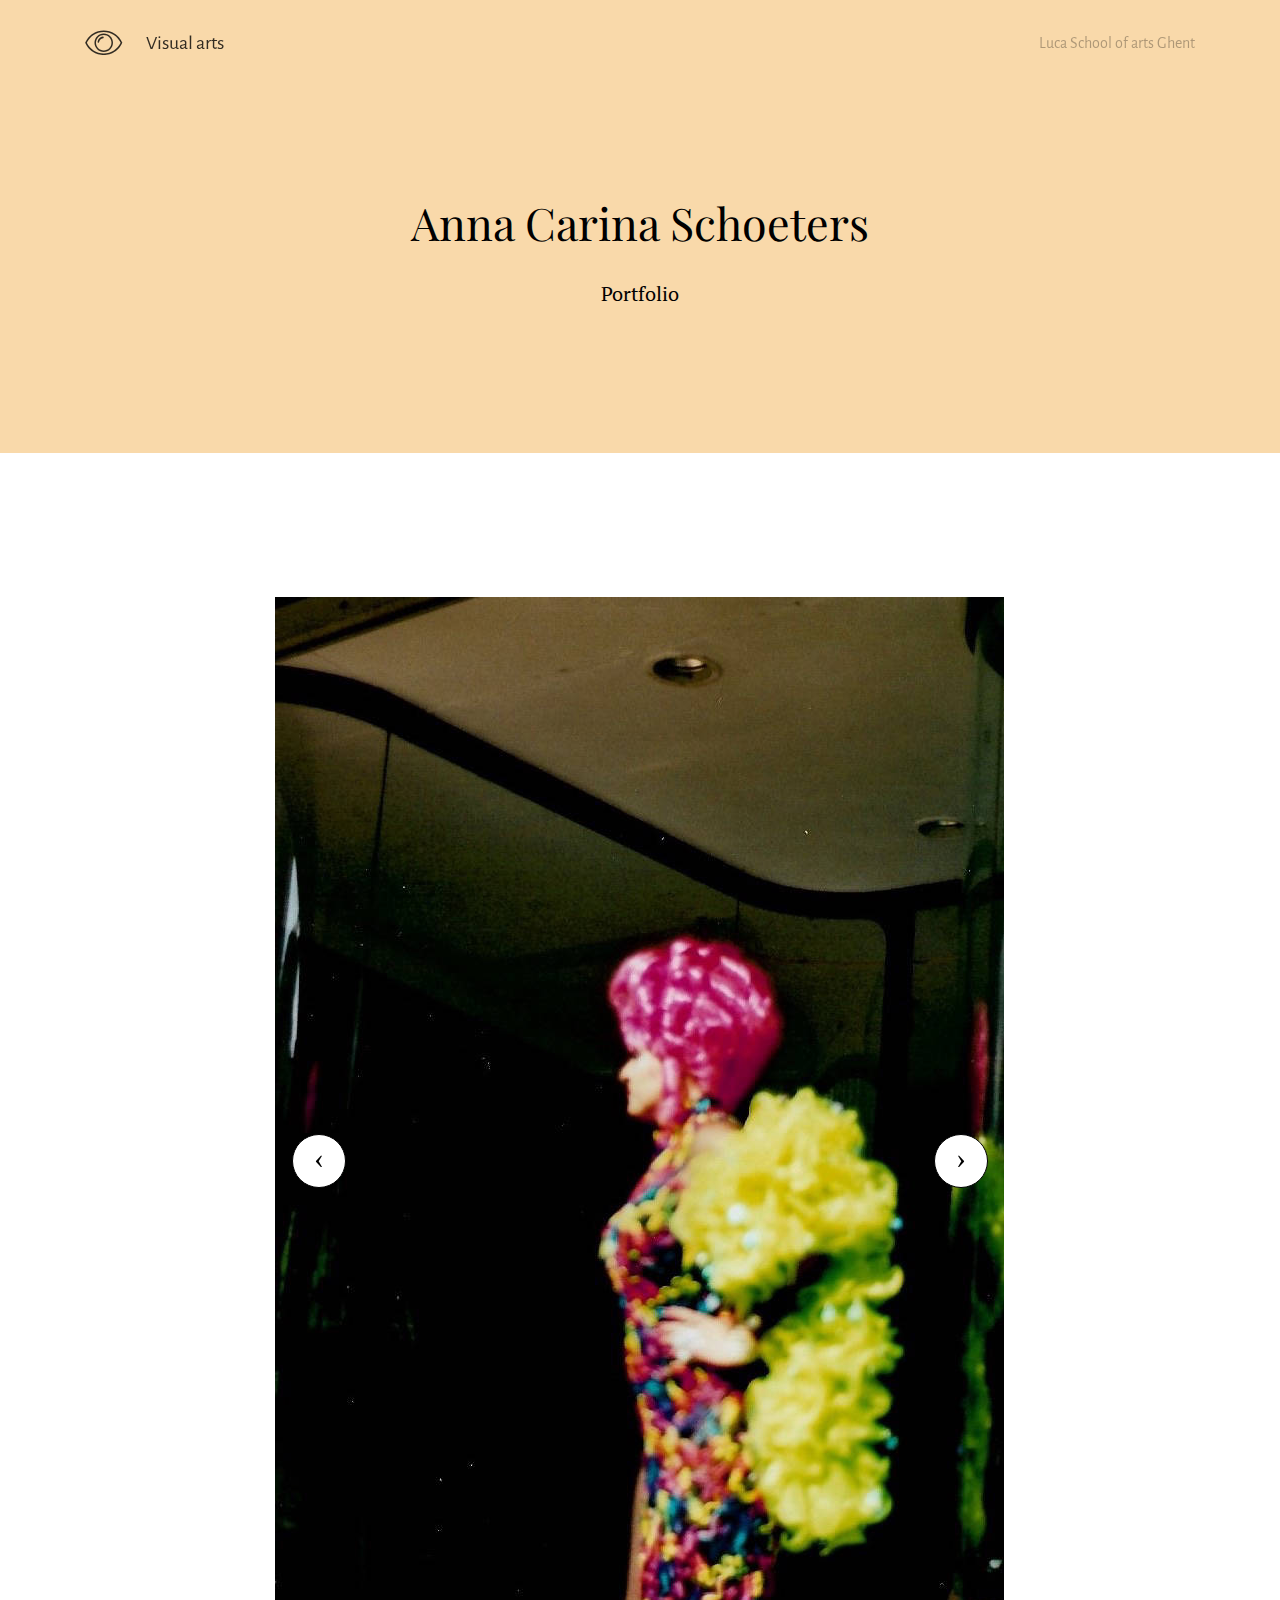
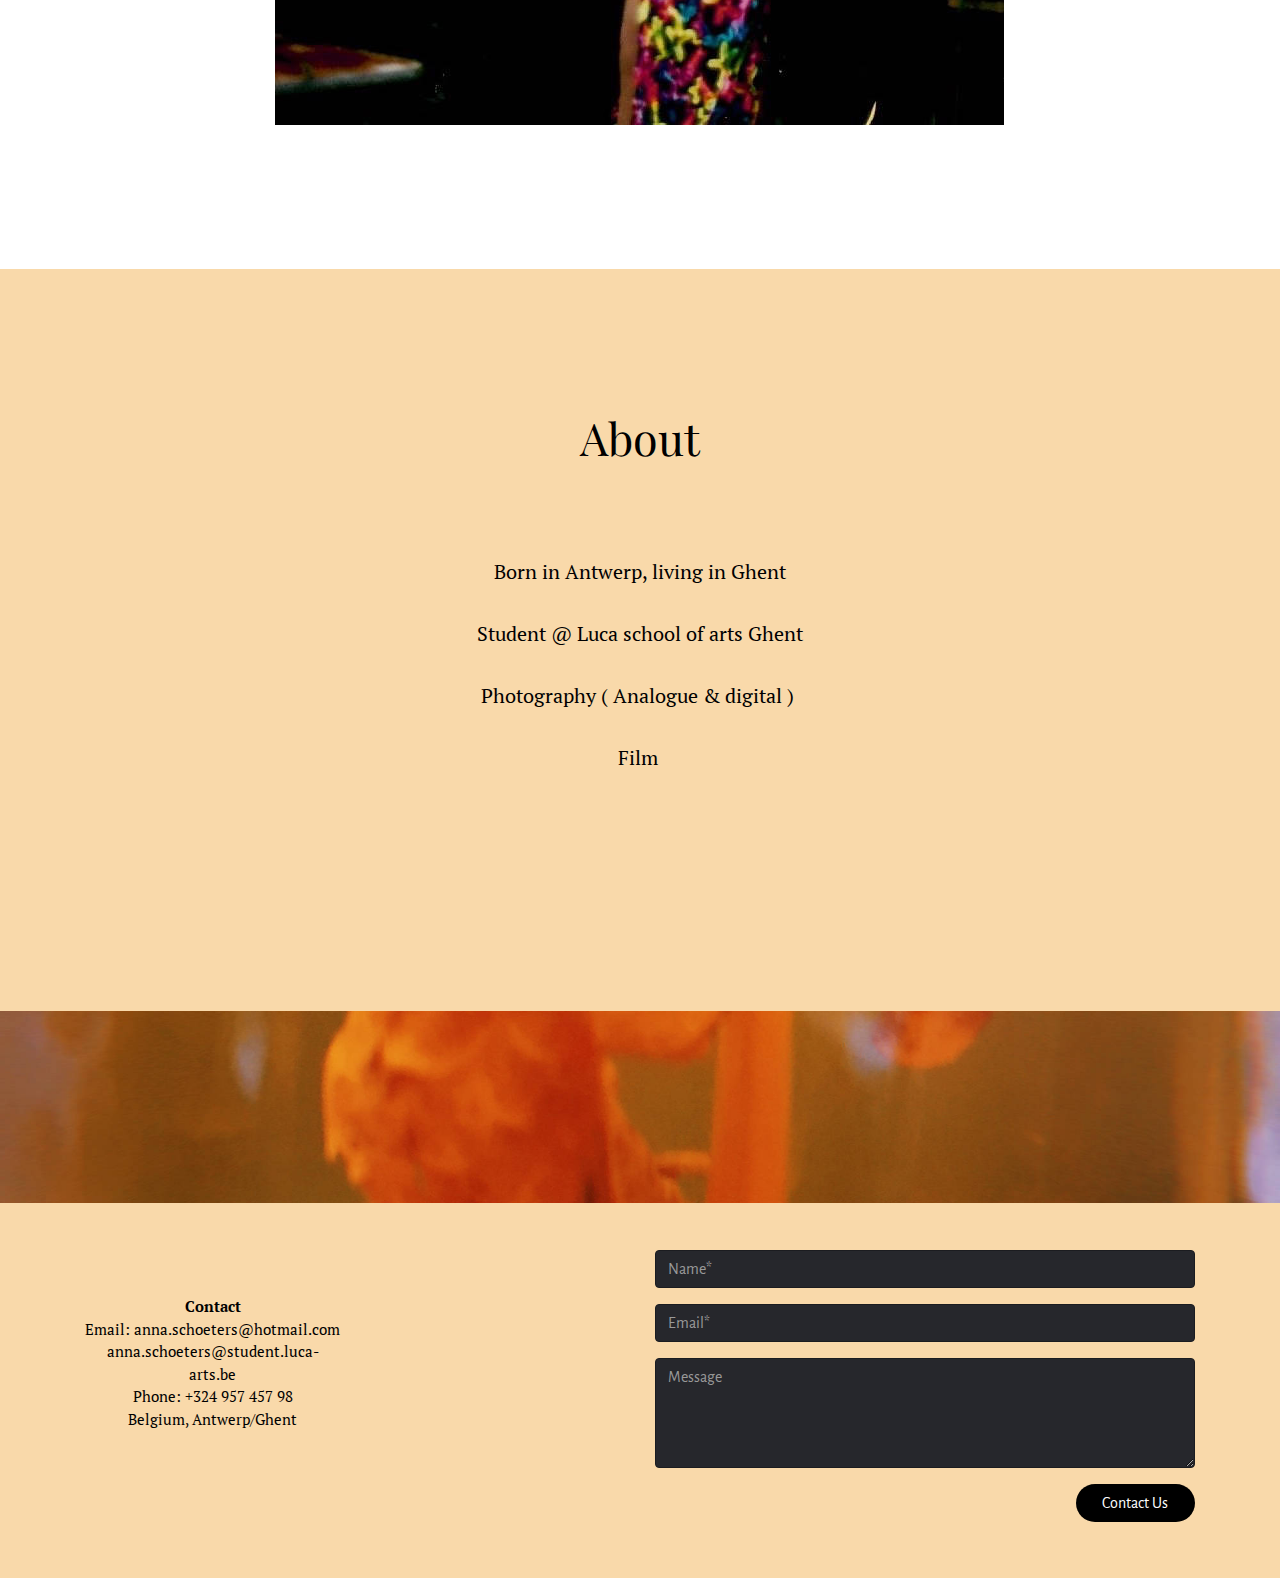
==== index.html @ 58146a39 "create github pages" ====
<!DOCTYPE html>
<html >
<head>
  <!-- Site made with Mobirise Website Builder v4.8.6, https://mobirise.com -->
  <meta charset="UTF-8">
  <meta http-equiv="X-UA-Compatible" content="IE=edge">
  <meta name="generator" content="Mobirise v4.8.6, mobirise.com">
  <meta name="viewport" content="width=device-width, initial-scale=1, minimum-scale=1">
  <link rel="shortcut icon" href="assets/images/mbr-favicon.png" type="image/x-icon">
  <meta name="description" content="">
  <title>Portfolio</title>
  <link rel="stylesheet" href="https://fonts.googleapis.com/css?family=Alegreya+Sans:400,700&subset=latin,vietnamese,latin-ext">
  <link rel="stylesheet" href="assets/web/assets/mobirise-icons/mobirise-icons.css">
  <link rel="stylesheet" href="https://fonts.googleapis.com/css?family=Playfair+Display:400,700&subset=latin,cyrillic">
  <link rel="stylesheet" href="assets/tether/tether.min.css">
  <link rel="stylesheet" href="assets/bootstrap/css/bootstrap.min.css">
  <link rel="stylesheet" href="assets/socicon/css/socicon.min.css">
  <link rel="stylesheet" href="assets/puritym/css/style.css">
  <link rel="stylesheet" href="assets/mobirise/css/mbr-additional.css" type="text/css">
  
  
  
</head>
<body>
  <nav class="navbar navbar-light mbr-navbar navbar-transparent navbar-fixed-top" id="menu-x" data-rv-view="68">
    <div class="container">
        <button class="navbar-toggler pull-right hidden-md-up" type="button" data-toggle="collapse" data-target="#exCollapsingNavbar2">
            <div class="hamburger-icon"></div>
        </button>

        <div class="clearfix"></div>
        <div class="collapse navbar-toggleable-sm" id="exCollapsingNavbar2">
            <span class="navbar-logo"><a href="https://mobirise.com" class="mbri-preview mbr-iconfont mbr-iconfont-menu"></a></span>
            <span><a class="navbar-brand" href="https://mobirise.com">Visual arts</a></span>

            

            <ul class="nav navbar-nav pull-xs-right"><li class="nav-item"><a class="nav-link" href="https://mobirise.com">Luca School of arts Ghent</a></li></ul>
        </div>
    </div>
</nav>

<section class="mbr-section mbr-after-navbar" id="msg-box3-g" data-rv-view="0" style="background-color: rgb(249, 217, 170); padding-top: 9rem; padding-bottom: 9rem;">
    
    <div class="container">
        <div class="row text-xs-center">
            <div class="col-sm-8 col-sm-offset-2">
                <h2 class="mbr-section-title display-3">Anna Carina Schoeters</h2>
                <small>Portfolio</small>

                
                
            </div>
        </div>
    </div>
</section>

<section class="mbr-slider mbr-section mbr-section__container carousel slide mbr-section__container--isolated" data-ride="carousel" data-keyboard="false" data-wrap="true" data-interval="5000" id="slider2-y" data-rv-view="3">
    <div class=" container article-slider">
        <div class=" row">
            <div class=" col-md-8 col-md-offset-2">
                
                <div class="carousel-inner" role="listbox">
                    <div class="mbr-section carousel-item dark center active">
                        <div class="mbr-table-cell">
                         
                            <div>
                                <img src="assets/images/2-1-729x1128.jpg">
                                <div class="row">
                                    <div class="col-md-8 col-md-offset-1">
                                        
                                        

                                        
                                    </div>
                                </div>
                            </div>
                        </div>
                    </div><div class="mbr-section carousel-item dark center">
                        <div class="mbr-table-cell">
                         
                            <div>
                                <img src="assets/images/tumblr-pbpa02wutf1xzw8xro1-500-2-500x666.jpg">
                                <div class="row">
                                    <div class="col-md-8 col-md-offset-2 text-xs-center">
                                        
                                        

                                        
                                    </div>
                                </div>
                            </div>
                        </div>
                    </div><div class="mbr-section carousel-item dark center">
                        <div class="mbr-table-cell">
                         
                            <div>
                                <img src="assets/images/27157137-10208659144635509-1874368242-n-1-640x960.jpg">
                                <div class="row">
                                    <div class="col-md-8 col-md-offset-2 text-xs-center">
                                        
                                        

                                        
                                    </div>
                                </div>
                            </div>
                        </div>
                    </div><div class="mbr-section carousel-item dark center">
                        <div class="mbr-table-cell">
                         
                            <div>
                                <img src="assets/images/-3-815x1190.jpg">
                                <div class="row">
                                    <div class="col-md-8 col-md-offset-2 text-xs-center">
                                        
                                        

                                        
                                    </div>
                                </div>
                            </div>
                        </div>
                    </div><div class="mbr-section carousel-item dark center">
                        <div class="mbr-table-cell">
                         
                            <div>
                                <img src="assets/images/roze-833x1242.jpg">
                                <div class="row">
                                    <div class="col-md-8 col-md-offset-2 text-xs-center">
                                        
                                        

                                        
                                    </div>
                                </div>
                            </div>
                        </div>
                    </div><div class="mbr-section carousel-item dark center">
                        <div class="mbr-table-cell">
                         
                            <div>
                                <img src="assets/images/28378972-10208892025897395-3629215930254360576-n-640x960.jpg">
                                <div class="row">
                                    <div class="col-md-8 col-md-offset-2 text-xs-center">
                                        
                                        

                                        
                                    </div>
                                </div>
                            </div>
                        </div>
                    </div><div class="mbr-section carousel-item dark center">
                        <div class="mbr-table-cell">
                         
                            <div>
                                <img src="assets/images/27294753-10208659131315176-1166175066-n-1-960x640.jpg">
                                <div class="row">
                                    <div class="col-md-8 col-md-offset-1">
                                        
                                        

                                        
                                    </div>
                                </div>
                            </div>
                        </div>
                    </div><div class="mbr-section carousel-item dark center">
                        <div class="mbr-table-cell">
                         
                            <div>
                                <img src="assets/images/-8-1134x749.jpg">
                                <div class="row">
                                    <div class="col-md-8 col-md-offset-2 text-xs-center">
                                        
                                        

                                        
                                    </div>
                                </div>
                            </div>
                        </div>
                    </div><div class="mbr-section carousel-item dark center">
                        <div class="mbr-table-cell">
                         
                            <div>
                                <img src="assets/images/2-2-725x1121.jpg">
                                <div class="row">
                                    <div class="col-md-8 col-md-offset-2 text-xs-center">
                                        
                                        

                                        
                                    </div>
                                </div>
                            </div>
                        </div>
                    </div><div class="mbr-section carousel-item dark center">
                        <div class="mbr-table-cell">
                         
                            <div>
                                <img src="assets/images/img-9912-424x606.jpg">
                                <div class="row">
                                    <div class="col-md-8 col-md-offset-2 text-xs-center">
                                        
                                        

                                        
                                    </div>
                                </div>
                            </div>
                        </div>
                    </div><div class="mbr-section carousel-item dark center">
                        <div class="mbr-table-cell">
                         
                            <div>
                                <img src="assets/images/img-3266-2-2000x1333.jpg">
                                <div class="row">
                                    <div class="col-md-8 col-md-offset-2 text-xs-center">
                                        
                                        

                                        
                                    </div>
                                </div>
                            </div>
                        </div>
                    </div><div class="mbr-section carousel-item dark center">
                        <div class="mbr-table-cell">
                         
                            <div>
                                <img src="assets/images/img-5003-2000x3001.jpg">
                                <div class="row">
                                    <div class="col-md-8 col-md-offset-2 text-xs-center">
                                        
                                        

                                        
                                    </div>
                                </div>
                            </div>
                        </div>
                    </div><div class="mbr-section carousel-item dark center">
                        <div class="mbr-table-cell">
                         
                            <div>
                                <img src="assets/images/gescande-afbeeldingen-8-1171x762.jpg">
                                <div class="row">
                                    <div class="col-md-8 col-md-offset-2 text-xs-center">
                                        
                                        

                                        
                                    </div>
                                </div>
                            </div>
                        </div>
                    </div><div class="mbr-section carousel-item dark center">
                        <div class="mbr-table-cell">
                         
                            <div>
                                <img src="assets/images/-5-1178x773.jpg">
                                <div class="row">
                                    <div class="col-md-8 col-md-offset-2 text-xs-center">
                                        
                                        

                                        
                                    </div>
                                </div>
                            </div>
                        </div>
                    </div><div class="mbr-section carousel-item dark center">
                        <div class="mbr-table-cell">
                         
                            <div>
                                <img src="assets/images/560777180.698299-2-2000x3000.jpg">
                                <div class="row">
                                    <div class="col-md-8 col-md-offset-2 text-xs-center">
                                        
                                        

                                        
                                    </div>
                                </div>
                            </div>
                        </div>
                    </div><div class="mbr-section carousel-item dark center">
                        <div class="mbr-table-cell">
                         
                            <div>
                                <img src="assets/images/2-4-773x1180.jpg">
                                <div class="row">
                                    <div class="col-md-8 col-md-offset-2 text-xs-center">
                                        
                                        

                                        
                                    </div>
                                </div>
                            </div>
                        </div>
                    </div>
                </div>
                
                <a data-app-prevent-settings="" class="left carousel-control" role="button" data-slide="prev" href="#slider2-y">
                    <span class="icon-prev" aria-hidden="true"></span>
                    <span class="sr-only">Previous</span>
                </a>
                <a data-app-prevent-settings="" class="right carousel-control" role="button" data-slide="next" href="#slider2-y">
                    <span class="icon-next" aria-hidden="true"></span>
                    <span class="sr-only">Next</span>
                </a>
            </div>
        </div>
    </div>
</section>

<section class="mbr-section" id="msg-box3-u" data-rv-view="54" style="background-color: rgb(249, 217, 170); padding-top: 9rem; padding-bottom: 9rem;">
    
    <div class="container">
        <div class="row text-xs-center">
            <div class="col-sm-8 col-sm-offset-2">
                <h2 class="mbr-section-title display-3">About</h2>
                

                <div class="lead"><p><br></p><p>Born in Antwerp, living in Ghent</p><p>Student @ Luca school of arts Ghent</p><p>Photography ( Analogue &amp; digital )&nbsp;</p><p>Film&nbsp;</p><p><br></p></div>
                
            </div>
        </div>
    </div>
</section>

<section class="mbr-section mbr-section-small mbr-parallax-background" id="social-buttons2-v" data-rv-view="57" style="background-image: url(assets/images/2018-10-30-124915.895-2000x2667.jpg); padding-top: 4.5rem; padding-bottom: 4.5rem;">
    

    <div class="container">
        <div class="row">
            <div class="col-sm-4">
                <h2 class="mbr-section-title h1">Follow me on :&nbsp;</h2>
            </div>
            <div class="col-sm-8 text-xs-right"> <a class="btn btn-social socicon-bg-facebook" title="Facebook" target="_blank" href="https://www.facebook.com/anna.schoeters"><i class="socicon socicon-facebook"></i></a>   <a class="btn btn-social socicon-bg-instagram" title="Instagram" target="_blank" href="https://www.instagram.com/annacarinaschoeters/"><i class="socicon socicon-instagram"></i></a>  <a class="btn btn-social socicon-bg-tumblr" title="Tumblr" target="_blank" href="http://mobirise.tumblr.com/"><i class="socicon socicon-tumblr"></i></a>  </div>
        </div>
    </div>
</section>

<section class="mbr-section mbr-section-small mbr-footer" id="contacts3-w" data-rv-view="59" style="background-color: rgb(249, 217, 170); padding-top: 3rem; padding-bottom: 3rem;">
    
    <div class="container">
        <div class="row">
            <div class="col-xs-12 col-md-3">
                <p><br><br>
<strong>Contact</strong><strong><br></strong>Email: anna.schoeters@hotmail.com<br>anna.schoeters@student.luca-arts.be<br>
Phone: +324 957 457 98<br>Belgium, Antwerp/Ghent<br><br></p>
            </div>
            <div class="col-xs-12 col-md-3"><ul></ul></div>
            <div class="col-xs-12 col-md-6" data-form-type="formoid">
                <div data-form-alert="true"><div hidden="" data-form-alert-success="true">Thanks for filling out form!</div></div>
                <form action="https://mobirise.com/" method="post" data-form-title="MESSAGE">
                    <input type="hidden" value="ujtYZwX8HxYMYDW8Qfsp8BH4mqihiUP+XlhZtvDHxJqeM06OKIl7y2CFzWWxD7I6rn3x/gWnTa5nrX8A/IY/1Q5UXGJDni5n0PxbUU2/tAK9YuLrySmUNdqBOb40p9Oa" data-form-email="true">
                    <div class="form-group">
                        <input type="text" class="form-control input-sm input-inverse" name="name" required="" placeholder="Name*" data-form-field="Name">
                    </div>
                    <div class="form-group">
                        <input type="email" class="form-control input-sm input-inverse" name="email" required="" placeholder="Email*" data-form-field="Email">
                    </div>
                    
                    <div class="form-group">
                        <textarea class="form-control input-sm input-inverse" name="message" rows="4" placeholder="Message" data-form-field="Message"></textarea>
                    </div>
                    <div class="text-xs-right"><button type="submit" class="btn btn-black">Contact Us</button></div>
                </form>
            </div>
        </div>
    </div>
</section>


  <script src="assets/web/assets/jquery/jquery.min.js"></script>
  <script src="assets/tether/tether.min.js"></script>
  <script src="assets/bootstrap/js/bootstrap.min.js"></script>
  <script src="assets/smooth-scroll/smooth-scroll.js"></script>
  <script src="assets/bootstrap-carousel-swipe/bootstrap-carousel-swipe.js"></script>
  <script src="assets/jarallax/jarallax.js"></script>
  <script src="assets/puritym/js/script.js"></script>
  <script src="assets/formoid/formoid.min.js"></script>
  
  
</body>
</html>
---- assets/web/assets/mobirise-icons/mobirise-icons.css ----
@font-face {
  font-family: 'MobiriseIcons';
  src:  url('mobirise-icons.eot?spat4u');
  src:  url('mobirise-icons.eot?spat4u#iefix') format('embedded-opentype'),
    url('mobirise-icons.ttf?spat4u') format('truetype'),
    url('mobirise-icons.woff?spat4u') format('woff'),
    url('mobirise-icons.svg?spat4u#MobiriseIcons') format('svg');
  font-weight: normal;
  font-style: normal;
}

[class^="mbri-"], [class*=" mbri-"] {
  /* use !important to prevent issues with browser extensions that change fonts */
  font-family: MobiriseIcons !important;
  speak: none;
  font-style: normal;
  font-weight: normal;
  font-variant: normal;
  text-transform: none;
  line-height: 1;

  /* Better Font Rendering =========== */
  -webkit-font-smoothing: antialiased;
  -moz-osx-font-smoothing: grayscale;
}

.mbri-add-submenu:before {
  content: "\e900";
}
.mbri-alert:before {
  content: "\e901";
}
.mbri-align-center:before {
  content: "\e902";
}
.mbri-align-justify:before {
  content: "\e903";
}
.mbri-align-left:before {
  content: "\e904";
}
.mbri-align-right:before {
  content: "\e905";
}
.mbri-android:before {
  content: "\e906";
}
.mbri-apple:before {
  content: "\e907";
}
.mbri-arrow-down:before {
  content: "\e908";
}
.mbri-arrow-next:before {
  content: "\e909";
}
.mbri-arrow-prev:before {
  content: "\e90a";
}
.mbri-arrow-up:before {
  content: "\e90b";
}
.mbri-bold:before {
  content: "\e90c";
}
.mbri-bookmark:before {
  content: "\e90d";
}
.mbri-bootstrap:before {
  content: "\e90e";
}
.mbri-briefcase:before {
  content: "\e90f";
}
.mbri-browse:before {
  content: "\e910";
}
.mbri-bulleted-list:before {
  content: "\e911";
}
.mbri-calendar:before {
  content: "\e912";
}
.mbri-camera:before {
  content: "\e913";
}
.mbri-cart-add:before {
  content: "\e914";
}
.mbri-cart-full:before {
  content: "\e915";
}
.mbri-cash:before {
  content: "\e916";
}
.mbri-change-style:before {
  content: "\e917";
}
.mbri-chat:before {
  content: "\e918";
}
.mbri-clock:before {
  content: "\e919";
}
.mbri-close:before {
  content: "\e91a";
}
.mbri-cloud:before {
  content: "\e91b";
}
.mbri-code:before {
  content: "\e91c";
}
.mbri-contact-form:before {
  content: "\e91d";
}
.mbri-credit-card:before {
  content: "\e91e";
}
.mbri-cursor-click:before {
  content: "\e91f";
}
.mbri-cust-feedback:before {
  content: "\e920";
}
.mbri-database:before {
  content: "\e921";
}
.mbri-delivery:before {
  content: "\e922";
}
.mbri-desktop:before {
  content: "\e923";
}
.mbri-devices:before {
  content: "\e924";
}
.mbri-down:before {
  content: "\e925";
}
.mbri-download:before {
  content: "\e989";
}
.mbri-drag-n-drop:before {
  content: "\e927";
}
.mbri-drag-n-drop2:before {
  content: "\e928";
}
.mbri-edit:before {
  content: "\e929";
}
.mbri-edit2:before {
  content: "\e92a";
}
.mbri-error:before {
  content: "\e92b";
}
.mbri-extension:before {
  content: "\e92c";
}
.mbri-features:before {
  content: "\e92d";
}
.mbri-file:before {
  content: "\e92e";
}
.mbri-flag:before {
  content: "\e92f";
}
.mbri-folder:before {
  content: "\e930";
}
.mbri-gift:before {
  content: "\e931";
}
.mbri-github:before {
  content: "\e932";
}
.mbri-globe:before {
  content: "\e933";
}
.mbri-globe-2:before {
  content: "\e934";
}
.mbri-growing-chart:before {
  content: "\e935";
}
.mbri-hearth:before {
  content: "\e936";
}
.mbri-help:before {
  content: "\e937";
}
.mbri-home:before {
  content: "\e938";
}
.mbri-hot-cup:before {
  content: "\e939";
}
.mbri-idea:before {
  content: "\e93a";
}
.mbri-image-gallery:before {
  content: "\e93b";
}
.mbri-image-slider:before {
  content: "\e93c";
}
.mbri-info:before {
  content: "\e93d";
}
.mbri-italic:before {
  content: "\e93e";
}
.mbri-key:before {
  content: "\e93f";
}
.mbri-laptop:before {
  content: "\e940";
}
.mbri-layers:before {
  content: "\e941";
}
.mbri-left-right:before {
  content: "\e942";
}
.mbri-left:before {
  content: "\e943";
}
.mbri-letter:before {
  content: "\e944";
}
.mbri-like:before {
  content: "\e945";
}
.mbri-link:before {
  content: "\e946";
}
.mbri-lock:before {
  content: "\e947";
}
.mbri-login:before {
  content: "\e948";
}
.mbri-logout:before {
  content: "\e949";
}
.mbri-magic-stick:before {
  content: "\e94a";
}
.mbri-map-pin:before {
  content: "\e94b";
}
.mbri-menu:before {
  content: "\e94c";
}
.mbri-mobile:before {
  content: "\e94d";
}
.mbri-mobile2:before {
  content: "\e94e";
}
.mbri-mobirise:before {
  content: "\e94f";
}
.mbri-more-horizontal:before {
  content: "\e950";
}
.mbri-more-vertical:before {
  content: "\e951";
}
.mbri-music:before {
  content: "\e952";
}
.mbri-new-file:before {
  content: "\e953";
}
.mbri-numbered-list:before {
  content: "\e954";
}
.mbri-opened-folder:before {
  content: "\e955";
}
.mbri-pages:before {
  content: "\e956";
}
.mbri-paper-plane:before {
  content: "\e957";
}
.mbri-paperclip:before {
  content: "\e958";
}
.mbri-photo:before {
  content: "\e959";
}
.mbri-photos:before {
  content: "\e95a";
}
.mbri-pin:before {
  content: "\e95b";
}
.mbri-play:before {
  content: "\e95c";
}
.mbri-plus:before {
  content: "\e95d";
}
.mbri-preview:before {
  content: "\e95e";
}
.mbri-print:before {
  content: "\e95f";
}
.mbri-protect:before {
  content: "\e960";
}
.mbri-question:before {
  content: "\e961";
}
.mbri-quote-left:before {
  content: "\e962";
}
.mbri-quote-right:before {
  content: "\e963";
}
.mbri-refresh:before {
  content: "\e964";
}
.mbri-responsive:before {
  content: "\e965";
}
.mbri-right:before {
  content: "\e966";
}
.mbri-rocket:before {
  content: "\e967";
}
.mbri-sad-face:before {
  content: "\e968";
}
.mbri-sale:before {
  content: "\e969";
}
.mbri-save:before {
  content: "\e96a";
}
.mbri-search:before {
  content: "\e96b";
}
.mbri-setting:before {
  content: "\e96c";
}
.mbri-setting2:before {
  content: "\e96d";
}
.mbri-setting3:before {
  content: "\e96e";
}
.mbri-share:before {
  content: "\e96f";
}
.mbri-shopping-bag:before {
  content: "\e970";
}
.mbri-shopping-basket:before {
  content: "\e971";
}
.mbri-shopping-cart:before {
  content: "\e972";
}
.mbri-sites:before {
  content: "\e973";
}
.mbri-smile-face:before {
  content: "\e974";
}
.mbri-speed:before {
  content: "\e975";
}
.mbri-star:before {
  content: "\e976";
}
.mbri-success:before {
  content: "\e977";
}
.mbri-sun:before {
  content: "\e978";
}
.mbri-sun2:before {
  content: "\e979";
}
.mbri-tablet:before {
  content: "\e97a";
}
.mbri-tablet-vertical:before {
  content: "\e97b";
}
.mbri-target:before {
  content: "\e97c";
}
.mbri-timer:before {
  content: "\e97d";
}
.mbri-to-ftp:before {
  content: "\e97e";
}
.mbri-to-local-drive:before {
  content: "\e97f";
}
.mbri-touch-swipe:before {
  content: "\e980";
}
.mbri-touch:before {
  content: "\e981";
}
.mbri-trash:before {
  content: "\e982";
}
.mbri-underline:before {
  content: "\e983";
}
.mbri-unlink:before {
  content: "\e984";
}
.mbri-unlock:before {
  content: "\e985";
}
.mbri-up-down:before {
  content: "\e986";
}
.mbri-up:before {
  content: "\e987";
}
.mbri-update:before {
  content: "\e988";
}
.mbri-upload:before {
 content: "\e926"; 
}
.mbri-user:before {
  content: "\e98a";
}
.mbri-user2:before {
  content: "\e98b";
}
.mbri-users:before {
  content: "\e98c";
}
.mbri-video:before {
  content: "\e98d";
}
.mbri-video-play:before {
  content: "\e98e";
}
.mbri-watch:before {
  content: "\e98f";
}
.mbri-website-theme:before {
  content: "\e990";
}
.mbri-wifi:before {
  content: "\e991";
}
.mbri-windows:before {
  content: "\e992";
}
.mbri-zoom-out:before {
  content: "\e993";
}
.mbri-redo:before {
  content: "\e994";
}
.mbri-undo:before {
  content: "\e995";
}
---- assets/socicon/css/socicon.min.css ----
@font-face{font-family:'socicon';src:url('../fonts/socicon.eot');src:url('../fonts/socicon.eot?#iefix') format('embedded-opentype'),url('../fonts/socicon.woff') format('woff'),url('../fonts/socicon.woff2') format('woff2'),url('../fonts/socicon.ttf') format('truetype'),url('../fonts/socicon.svg#sociconregular') format('svg');font-weight:normal;font-style:normal}.socicon{position:relative;top:1px;display:inline-block;font-family:'socicon';font-style:normal;font-weight:normal;line-height:1;text-transform:none !important;-webkit-font-smoothing:antialiased;-moz-osx-font-smoothing:grayscale}.socicon-twitter:before{content:"a"}.socicon-facebook:before{content:"b"}.socicon-google:before{content:"c"}.socicon-pinterest:before{content:"d"}.socicon-foursquare:before{content:"e"}.socicon-yahoo:before{content:"f"}.socicon-skype:before{content:"g"}.socicon-yelp:before{content:"h"}.socicon-feedburner:before{content:"i"}.socicon-linkedin:before{content:"j"}.socicon-viadeo:before{content:"k"}.socicon-xing:before{content:"l"}.socicon-myspace:before{content:"m"}.socicon-soundcloud:before{content:"n"}.socicon-spotify:before{content:"o"}.socicon-grooveshark:before{content:"p"}.socicon-lastfm:before{content:"q"}.socicon-youtube:before{content:"r"}.socicon-vimeo:before{content:"s"}.socicon-dailymotion:before{content:"t"}.socicon-vine:before{content:"u"}.socicon-flickr:before{content:"v"}.socicon-500px:before{content:"w"}.socicon-instagram:before{content:"x"}.socicon-wordpress:before{content:"y"}.socicon-tumblr:before{content:"z"}.socicon-blogger:before{content:"A"}.socicon-technorati:before{content:"B"}.socicon-reddit:before{content:"C"}.socicon-dribbble:before{content:"D"}.socicon-stumbleupon:before{content:"E"}.socicon-digg:before{content:"F"}.socicon-envato:before{content:"G"}.socicon-behance:before{content:"H"}.socicon-delicious:before{content:"I"}.socicon-deviantart:before{content:"J"}.socicon-forrst:before{content:"K"}.socicon-play:before{content:"L"}.socicon-zerply:before{content:"M"}.socicon-wikipedia:before{content:"N"}.socicon-apple:before{content:"O"}.socicon-flattr:before{content:"P"}.socicon-github:before{content:"Q"}.socicon-chimein:before{content:"R"}.socicon-friendfeed:before{content:"S"}.socicon-newsvine:before{content:"T"}.socicon-identica:before{content:"U"}.socicon-bebo:before{content:"V"}.socicon-zynga:before{content:"W"}.socicon-steam:before{content:"X"}.socicon-xbox:before{content:"Y"}.socicon-windows:before{content:"Z"}.socicon-outlook:before{content:"1"}.socicon-coderwall:before{content:"2"}.socicon-tripadvisor:before{content:"3"}.socicon-appnet:before{content:"4"}.socicon-goodreads:before{content:"5"}.socicon-tripit:before{content:"6"}.socicon-lanyrd:before{content:"7"}.socicon-slideshare:before{content:"8"}.socicon-buffer:before{content:"9"}.socicon-rss:before{content:","}.socicon-vkontakte:before{content:";"}.socicon-disqus:before{content:":"}.socicon-houzz:before{content:"+"}.socicon-mail:before{content:"@"}.socicon-patreon:before{content:"="}.socicon-paypal:before{content:"-"}.socicon-playstation:before{content:"^"}.socicon-smugmug:before{content:"¨"}.socicon-swarm:before{content:"$"}.socicon-triplej:before{content:"*"}.socicon-yammer:before{content:"&"}.socicon-stackoverflow:before{content:"("}.socicon-drupal:before{content:"#"}.socicon-odnoklassniki:before{content:"."}.socicon-android:before{content:"_"}.socicon-meetup:before{content:"]"}.socicon-persona:before{content:")"}.socicon-amazon:before{content:"£"}.socicon-ello:before{content:"'"}.socicon-mixcloud:before{content:"\""}.socicon-8tracks:before{content:"}"}.socicon-twitch:before{content:"{"}.socicon-bg-twitter{background:#4da7de}.socicon-bg-twitter:hover{background:#4da7de !important}.socicon-bg-facebook{background:#3e5b98}.socicon-bg-facebook:hover{background:#3e5b98 !important}.socicon-bg-google{background:#d93e2d}.socicon-bg-google:hover{background:#d93e2d !important}.socicon-bg-pinterest{background:#c92619}.socicon-bg-pinterest:hover{background:#c92619 !important}.socicon-bg-foursquare{background:#f94877}.socicon-bg-foursquare:hover{background:#f94877 !important}.socicon-bg-yahoo{background:#6e2a85}.socicon-bg-yahoo:hover{background:#6e2a85 !important}.socicon-bg-skype{background:#28abe3}.socicon-bg-skype:hover{background:#28abe3 !important}.socicon-bg-yelp{background:#c83218}.socicon-bg-yelp:hover{background:#c83218 !important}.socicon-bg-feedburner{background:#fc0}.socicon-bg-feedburner:hover{background:#fc0 !important}.socicon-bg-linkedin{background:#3371b7}.socicon-bg-linkedin:hover{background:#3371b7 !important}.socicon-bg-viadeo{background:#e4a000}.socicon-bg-viadeo:hover{background:#e4a000 !important}.socicon-bg-xing{background:#005a60}.socicon-bg-xing:hover{background:#005a60 !important}.socicon-bg-myspace{background:#323232}.socicon-bg-myspace:hover{background:#323232 !important}.socicon-bg-soundcloud{background:#fe3801}.socicon-bg-soundcloud:hover{background:#fe3801 !important}.socicon-bg-spotify{background:#7bb342}.socicon-bg-spotify:hover{background:#7bb342 !important}.socicon-bg-grooveshark{background:#000}.socicon-bg-grooveshark:hover{background:#000 !important}.socicon-bg-lastfm{background:#d41316}.socicon-bg-lastfm:hover{background:#d41316 !important}.socicon-bg-youtube{background:#e02a20}.socicon-bg-youtube:hover{background:#e02a20 !important}.socicon-bg-vimeo{background:#51b5e7}.socicon-bg-vimeo:hover{background:#51b5e7 !important}.socicon-bg-dailymotion{background:#004e72}.socicon-bg-dailymotion:hover{background:#004e72 !important}.socicon-bg-vine{background:#00b389}.socicon-bg-vine:hover{background:#00b389 !important}.socicon-bg-flickr{background:#1e1e1b}.socicon-bg-flickr:hover{background:#1e1e1b !important}.socicon-bg-500px{background:#58a9de}.socicon-bg-500px:hover{background:#58a9de !important}.socicon-bg-instagram{background:#9c7c6e}.socicon-bg-instagram:hover{background:#9c7c6e !important}.socicon-bg-wordpress{background:#464646}.socicon-bg-wordpress:hover{background:#464646 !important}.socicon-bg-tumblr{background:#45556c}.socicon-bg-tumblr:hover{background:#45556c !important}.socicon-bg-blogger{background:#ec661c}.socicon-bg-blogger:hover{background:#ec661c !important}.socicon-bg-technorati{background:#5cb030}.socicon-bg-technorati:hover{background:#5cb030 !important}.socicon-bg-reddit{background:#e74a1e}.socicon-bg-reddit:hover{background:#e74a1e !important}.socicon-bg-dribbble{background:#e84d88}.socicon-bg-dribbble:hover{background:#e84d88 !important}.socicon-bg-stumbleupon{background:#e64011}.socicon-bg-stumbleupon:hover{background:#e64011 !important}.socicon-bg-digg{background:#1d1d1b}.socicon-bg-digg:hover{background:#1d1d1b !important}.socicon-bg-envato{background:#597c3a}.socicon-bg-envato:hover{background:#597c3a !important}.socicon-bg-behance{background:#000}.socicon-bg-behance:hover{background:#000 !important}.socicon-bg-delicious{background:#020202}.socicon-bg-delicious:hover{background:#020202 !important}.socicon-bg-deviantart{background:#c5d200}.socicon-bg-deviantart:hover{background:#c5d200 !important}.socicon-bg-forrst{background:#5b9a68}.socicon-bg-forrst:hover{background:#5b9a68 !important}.socicon-bg-play{background:#000}.socicon-bg-play:hover{background:#000 !important}.socicon-bg-zerply{background:#9dbc7a}.socicon-bg-zerply:hover{background:#9dbc7a !important}.socicon-bg-wikipedia{background:#000}.socicon-bg-wikipedia:hover{background:#000 !important}.socicon-bg-apple{background:#b9bfc1}.socicon-bg-apple:hover{background:#b9bfc1 !important}.socicon-bg-flattr{background:#f67c1a}.socicon-bg-flattr:hover{background:#f67c1a !important}.socicon-bg-github{background:#221e1b}.socicon-bg-github:hover{background:#221e1b !important}.socicon-bg-chimein{background:#888688}.socicon-bg-chimein:hover{background:#888688 !important}.socicon-bg-friendfeed{background:#2f72c4}.socicon-bg-friendfeed:hover{background:#2f72c4 !important}.socicon-bg-newsvine{background:#075b2f}.socicon-bg-newsvine:hover{background:#075b2f !important}.socicon-bg-identica{background:#000}.socicon-bg-identica:hover{background:#000 !important}.socicon-bg-bebo{background:#ef1011}.socicon-bg-bebo:hover{background:#ef1011 !important}.socicon-bg-zynga{background:#dc0606}.socicon-bg-zynga:hover{background:#dc0606 !important}.socicon-bg-steam{background:#8f8d8a}.socicon-bg-steam:hover{background:#8f8d8a !important}.socicon-bg-xbox{background:#92c83e}.socicon-bg-xbox:hover{background:#92c83e !important}.socicon-bg-windows{background:#00bdf6}.socicon-bg-windows:hover{background:#00bdf6 !important}.socicon-bg-outlook{background:#0072c6}.socicon-bg-outlook:hover{background:#0072c6 !important}.socicon-bg-coderwall{background:#3e8dcc}.socicon-bg-coderwall:hover{background:#3e8dcc !important}.socicon-bg-tripadvisor{background:#000}.socicon-bg-tripadvisor:hover{background:#000 !important}.socicon-bg-appnet{background:#494949}.socicon-bg-appnet:hover{background:#494949 !important}.socicon-bg-goodreads{background:#463020}.socicon-bg-goodreads:hover{background:#463020 !important}.socicon-bg-tripit{background:#1982c3}.socicon-bg-tripit:hover{background:#1982c3 !important}.socicon-bg-lanyrd{background:#3c80c9}.socicon-bg-lanyrd:hover{background:#3c80c9 !important}.socicon-bg-slideshare{background:#4ba3a6}.socicon-bg-slideshare:hover{background:#4ba3a6 !important}.socicon-bg-buffer{background:#000}.socicon-bg-buffer:hover{background:#000 !important}.socicon-bg-rss{background:#f26109}.socicon-bg-rss:hover{background:#f26109 !important}.socicon-bg-vkontakte{background:#5a7fa6}.socicon-bg-vkontakte:hover{background:#5a7fa6 !important}.socicon-bg-disqus{background:#2e9fff}.socicon-bg-disqus:hover{background:#2e9fff !important}.socicon-bg-houzz{background:#7cc04b}.socicon-bg-houzz:hover{background:#7cc04b !important}.socicon-bg-mail{background:#000}.socicon-bg-mail:hover{background:#000 !important}.socicon-bg-patreon{background:#e44727}.socicon-bg-patreon:hover{background:#e44727 !important}.socicon-bg-paypal{background:#009cde}.socicon-bg-paypal:hover{background:#009cde !important}.socicon-bg-playstation{background:#000}.socicon-bg-playstation:hover{background:#000 !important}.socicon-bg-smugmug{background:#acfd32}.socicon-bg-smugmug:hover{background:#acfd32 !important}.socicon-bg-swarm{background:#fc9d3c}.socicon-bg-swarm:hover{background:#fc9d3c !important}.socicon-bg-triplej{background:#e53531}.socicon-bg-triplej:hover{background:#e53531 !important}.socicon-bg-yammer{background:#1175c4}.socicon-bg-yammer:hover{background:#1175c4 !important}.socicon-bg-stackoverflow{background:#fd9827}.socicon-bg-stackoverflow:hover{background:#fd9827 !important}.socicon-bg-drupal{background:#00598e}.socicon-bg-drupal:hover{background:#00598e !important}.socicon-bg-odnoklassniki{background:#f48420}.socicon-bg-odnoklassniki:hover{background:#f48420 !important}.socicon-bg-android{background:#8ec047}.socicon-bg-android:hover{background:#8ec047 !important}.socicon-bg-meetup{background:#e2373c}.socicon-bg-meetup:hover{background:#e2373c !important}.socicon-bg-persona{background:#e6753d}.socicon-bg-persona:hover{background:#e6753d !important}.socicon-bg-amazon{background:#f90}.socicon-bg-amazon:hover{background:#f90 !important}.socicon-bg-ello{background:#000}.socicon-bg-ello:hover{background:#000 !important}.socicon-bg-mixcloud{background:#314359}.socicon-bg-mixcloud:hover{background:#314359 !important}.socicon-bg-8tracks{background:#122c4b}.socicon-bg-8tracks:hover{background:#122c4b !important}.socicon-bg-twitch{background:#6441a5}.socicon-bg-twitch:hover{background:#6441a5 !important}
---- assets/puritym/css/style.css ----
.engine {
	position: absolute;
	text-indent: -2400px;
	text-align: center;
	padding: 0;
	top: 0;
	left: -2400px;
}/**
 * BOOTSTRAP CUSTOM
 */
.container {
  position: relative; }

.btn {
  margin-bottom: 0.5rem; }
  .btn + .btn {
    margin-left: 1rem; }

.btn-white {
  background: #fff;
  color: inherit; }

.btn-black {
  background: #000;
  color: #fff; }

.btn-social,
.btn-social:hover,
.btn-social:active,
.btn-social:focus {
  color: #fff; }

.display-1 {
  font-size: 4.3rem;
  margin-top: 3.9rem;
  margin-bottom: 2.8rem; }

.display-2 {
  font-size: 3.5rem;
  margin-top: 3.5rem;
  margin-bottom: 2.5rem; }

.display-3 {
  font-size: 2.8rem;
  margin-top: 3.2rem;
  margin-bottom: 2rem; }

.display-4 {
  font-size: 2.3rem;
  margin-top: 2.3rem;
  margin-bottom: 1.8rem; }

p.lead,
.lead p {
  margin-bottom: 2rem; }

.card .card-img-top {
  width: 100%; }

.card-block {
  background-color: #fff; }

@media (min-width: 768px) {
  .col-md-4:nth-of-type(3n+1) {
    clear: left; } }
@media (min-width: 544px) and (max-width: 767px) {
  .col-md-4:nth-of-type(odd) {
    clear: left; } }
.row.no-gutter {
  margin-left: 0;
  margin-right: 0; }

.row.no-gutter > [class*=col-]:not(:first-child),
.row.no-gutter > [class*=col-]:not(:last-child) {
  padding-right: 0;
  padding-left: 0; }

blockquote {
  padding: .5rem 1rem;
  margin: 0 0 1rem;
  margin-bottom: 1rem;
  font-size: 1.25rem;
  border-left: .25rem solid #f1c050; }

/**
 * TYPOGRAPHY
 */
body {
  font-family: "Alegreya Sans", sans-serif; }

h1, h2, h3, h4, h5, h6,
.h1, .h2, .h3, .h4, .h5, .h6,
.display-1, .display-2, .display-3, .display-4 {
  font-family: "Playfair Display", sans-serif; }

/**
 * MAPS
 */
@-webkit-keyframes mapCircleLoading {
  from {
    -webkit-transform: rotate(0deg); }
  to {
    -webkit-transform: rotate(359deg); } }
@keyframes mapCircleLoading {
  from {
    transform: rotate(0deg); }
  to {
    transform: rotate(359deg); } }
.mbr-map {
  position: relative; }
  .mbr-map iframe {
    height: 100%;
    width: 100%; }
  .mbr-map [data-state-details] {
    color: #6b6763;
    font-family: "Alegreya Sans", sans-serif;
    font-size: 1.25rem;
    height: 1.5em;
    margin-top: -0.75em;
    padding-left: 20px;
    padding-right: 20px;
    position: absolute;
    text-align: center;
    top: 50%;
    width: 100%; }
  .mbr-map[data-state] {
    background: #e9e5dc; }
  .mbr-map[data-state="loading"] [data-state-details] {
    display: none; }
  .mbr-map[data-state="loading"]::after {
    content: "";
    -webkit-animation: mapCircleLoading .6s infinite linear;
    animation: mapCircleLoading .6s infinite linear;
    border-radius: 50%;
    border: 6px rgba(255, 255, 255, 0.35) solid;
    border-top-color: #fff;
    height: 40px;
    left: 50%;
    margin-left: -20px;
    margin-top: -20px;
    position: absolute;
    top: 50%;
    width: 40px; }

/**
 * SECTIONS
 */
.mbr-section {
  position: relative;
  padding-top: 9rem;
  padding-bottom: 9rem;
  background-position: 50% 50%;
  background-repeat: no-repeat;
  background-size: cover; }

.mbr-section-full {
  display: table;
  width: 100%;
  height: 100vh;
  padding-top: 0;
  padding-bottom: 0; }

.mbr-section-small {
  padding-top: 4.5rem;
  padding-bottom: 4.5rem; }

.mbr-section-nopadding {
  padding-top: 0;
  padding-bottom: 0; }

.mbr-section-title {
  margin-top: 0; }

.mbr-table {
  display: table; }

.mbr-table-cell {
  position: relative;
  display: table-cell;
  vertical-align: middle;
  padding-top: 9rem;
  padding-bottom: 9rem; }

.mbr-inner-padding {
  padding: 4rem; }

/* footer */
.mbr-footer {
  color: #fff; }
  .mbr-footer .mbr-map,
  .mbr-footer .mbr-google-map {
    height: 300px; }
  .mbr-footer .form-control {
    color: #fff;
    background-color: #26272c;
    border-color: #1b1c20; }
  .mbr-footer ul {
    list-style-type: none;
    padding: 0; }
    .mbr-footer ul li {
      position: relative;
      padding-left: 1.2rem; }
      .mbr-footer ul li:before {
        content: '';
        position: absolute;
        margin-left: -1.2rem;
        width: 10px;
        height: 1px;
        top: 50%;
        background-color: #fff; }

footer.mbr-footer {
  padding-top: 3rem;
  padding-bottom: 2rem; }

/**
 * NAVBAR
 */
.mbr-navbar {
  position: absolute;
  top: 0;
  right: 0;
  left: 0;
  padding: 1.5rem 1rem;
  background-color: #fff;
  z-index: 1030; }
  .mbr-navbar.navbar-fixed-top {
    position: fixed; }
  .mbr-navbar.navbar-transparent {
    background-color: transparent; }
  .mbr-navbar .navbar-logo {
    margin-right: 1.5rem;
    float: left; }
  .mbr-navbar .navbar-logo,
  .mbr-navbar .navbar-logo img {
    height: 37px; }
  .mbr-navbar .navbar-brand {
    margin-right: 1.5rem; }
  .mbr-navbar .navbar-divider,
  .mbr-navbar .navbar-nav .nav-item + .nav-item,
  .mbr-navbar .navbar-nav .nav-link + .nav-link {
    margin-left: 1rem; }
  .mbr-navbar .navbar-nav + .navbar-nav {
    margin-right: 20px; }

.mbr-navbar .hamburger-icon, .navbar-dropdown .hamburger-icon {
  content: "";
  width: 16px;
  -webkit-box-shadow: 0 -6px 0 1px,0 0 0 1px,0 6px 0 1px;
  -moz-box-shadow: 0 -6px 0 1px,0 0 0 1px,0 6px 0 1px;
  box-shadow: 0 -6px 0 1px,0 0 0 1px,0 6px 0 1px; }

/**
 * HELPERS
 */
/* Colors */
.text-white {
  color: #fff !important; }

.text-black {
  color: #000 !important; }

/**
 * Mobirise Classes
 */
.mbr-after-navbar:before {
  content: "";
  display: block;
  height: 54px; }

.mbr-section__container--first {
  padding-bottom: 1rem; }

.mbr-section__container--middle {
  padding-top: 1rem;
  padding-bottom: 1rem; }

.mbr-section__container--last {
  padding-top: 1rem; }

.mbr-overlay,
.mbr-background-video,
.mbr-background-video-preview {
  position: absolute;
  bottom: 0;
  left: 0;
  right: 0;
  top: 0; }

.mbr-overlay {
  background-color: #fff;
  opacity: 0.5;
  z-index: 1; }
  .mbr-overlay ~ * {
    z-index: 2; }

.mbr-background-video-preview {
  z-index: 0 !important; }

.mbr-figure {
  display: block;
  overflow: hidden;
  position: relative;
  width: 100%;
  margin: 0; }
  .mbr-figure img, .mbr-figure iframe {
    display: block;
    width: 100%; }
  .mbr-figure .mbr-figure-caption {
    width: 100%;
    padding: 1.5rem 0;
    background-color: #FFF8E0; }
  .mbr-figure .mbr-figure-caption-over {
    position: absolute;
    bottom: 0;
    background-color: rgba(255, 255, 255, 0.5); }

.mbr-map,
.mbr-google-map {
  height: 400px; }

.mbr-arrow {
  position: absolute;
  text-align: center;
  font-size: 35px;
  bottom: 71px;
  left: 50%;
  width: 30px;
  margin-left: -15px;
  line-height: 1px;
  padding: 0 20px;
  -webkit-animation: floating-arrow 1.6s infinite ease-in-out 0s;
  -o-animation: floating-arrow 1.6s infinite ease-in-out 0s;
  animation: floating-arrow 1.6s infinite ease-in-out 0s; }
  .mbr-arrow, .mbr-arrow:hover, .mbr-arrow:focus {
    color: inherit; }

@-webkit-keyframes floating-arrow {
  from {
    -webkit-transform: translateY(0);
    transform: translateY(0); }
  65% {
    -webkit-transform: translateY(11px);
    transform: translateY(11px); }
  to {
    -webkit-transform: translateY(0);
    transform: translateY(0); } }
@-o-keyframes floating-arrow {
  from {
    -webkit-transform: translateY(0);
    transform: translateY(0); }
  65% {
    -webkit-transform: translateY(11px);
    transform: translateY(11px); }
  to {
    -webkit-transform: translateY(0);
    transform: translateY(0); } }
@keyframes floating-arrow {
  from {
    -webkit-transform: translateY(0);
    transform: translateY(0); }
  65% {
    -webkit-transform: translateY(11px);
    transform: translateY(11px); }
  to {
    -webkit-transform: translateY(0);
    transform: translateY(0); } }
@media (max-width: 767px) {
  .mbr-arrow {
    bottom: 41px; } }
@media (max-width: 320px) {
  .mbr-arrow {
    bottom: 21px;
    text-align: center; } }
@media all and (device-width: 320px) and (device-height: 568px) and (orientation: portrait) {
  .mbr-arrow {
    bottom: 31px; } }
/*-------

   Slider

-------*/
.mbr-slider .carousel-inner > .active,
.mbr-slider .carousel-inner > .next,
.mbr-slider .carousel-inner > .prev {
  display: table; }

.mbr-slider .carousel-control {
  background-image: none;
  width: 54px;
  height: 54px;
  top: 50%;
  margin-top: -27px;
  line-height: 54px;
  border-radius: 27px;
  color: inherit;
  background: #fff;
  border: 1px solid #000;
  opacity: 1;
  text-shadow: none;
  z-index: 5;
  -webkit-transition: all 0.2s ease-in-out 0s;
  -o-transition: all 0.2s ease-in-out 0s;
  transition: all 0.2s ease-in-out 0s; }

.mbr-slider .carousel-control .icon-next,
.mbr-slider .carousel-control .icon-prev {
  margin-top: -18px;
  font-size: 30px; }

.mbr-slider .carousel-control.left {
  margin-left: 2rem; }

.mbr-slider .carousel-control.right {
  margin-right: 2rem; }

.mbr-slider .carousel-control:hover {
  background: #000;
  color: #fff; }

.mbr-slider .carousel-indicators {
  bottom: 0; }

.mbr-slider .carousel-indicators li,
.mbr-slider .carousel-indicators .active {
  width: 15px;
  height: 15px;
  margin: 3px;
  border: 1px solid #000; }

.mbr-slider .carousel-indicators .active {
  background-color: #000; }

.mbr-slider .mbr-overlay {
  z-index: 0; }

@media (max-width: 767px) {
  .mbr-slider .carousel-control {
    top: auto;
    bottom: 20px; }

  .mbr-slider > .container .carousel-control {
    margin-bottom: 0px; } }
/* boxed slider */
.mbr-slider > .boxed-slider {
  position: relative;
  padding: 93px 0; }

.mbr-slider > .boxed-slider > div {
  position: relative; }

.mbr-slider > .container img {
  width: 100%; }

.mbr-slider > .container img + .row {
  position: absolute;
  top: 50%;
  left: 0;
  right: 0;
  -webkit-transform: translateY(-50%);
  -moz-transform: translateY(-50%);
  transform: translateY(-50%); }

.mbr-slider .mbr-section {
  padding: 0;
  background-attachment: scroll; }

.mbr-slider .mbr-table-cell {
  padding: 0; }

.mbr-slider > .container .carousel-indicators {
  margin-bottom: 3px; }

/* article slider */
.mbr-slider > .article-slider .mbr-section,
.mbr-slider > .article-slider .mbr-section .mbr-table-cell {
  padding-top: 0;
  padding-bottom: 0; }

/*-------

   Gallery

-------*/
.mbr-gallery .mbr-gallery-item {
  position: relative;
  display: inline-block;
  width: 25%; }
  @media (max-width: 768px) {
    .mbr-gallery .mbr-gallery-item {
      width: 50%; } }
  @media (max-width: 400px) {
    .mbr-gallery .mbr-gallery-item {
      width: 100%; } }

.mbr-gallery .mbr-gallery-item > a {
  position: relative;
  display: block;
  background: #fff;
  outline: none; }

.mbr-gallery .mbr-gallery-item img {
  width: 100%;
  opacity: 1;
  -webkit-transition: .2s opacity ease-in-out;
  transition: .2s opacity ease-in-out; }

.mbr-gallery .mbr-gallery-item > a:hover img {
  opacity: 0.9; }

.mbr-gallery .mbr-gallery-item .icon {
  position: absolute;
  font-size: 30px;
  top: 50%;
  left: 50%;
  color: #000;
  opacity: 0;
  -webkit-transform: translateX(-50%) translateY(-50%);
  transform: translateX(-50%) translateY(-50%);
  -webkit-transition: .2s opacity ease-in-out;
  transition: .2s opacity ease-in-out; }

.mbr-gallery .mbr-gallery-item > a:hover .icon {
  opacity: 1; }

/* remove spacing */
.mbr-gallery .mbr-gallery-row.no-gutter {
  margin: 0; }

.mbr-gallery .mbr-gallery-row.no-gutter .mbr-gallery-item {
  padding: 0; }

/* container */
.mbr-gallery .container.mbr-gallery-layout-default {
  padding: 93px 0; }

/* fix horizontal scrollbar */
.mbr-gallery .mbr-gallery-layout-default,
.mbr-gallery .mbr-gallery-layout-article {
  overflow: hidden; }

/* lightbox */
.mbr-gallery .modal {
  position: fixed;
  overflow: hidden;
  padding-right: 0 !important; }

.mbr-gallery .modal-body {
  padding: 0; }

.mbr-gallery .modal-body img {
  width: 100%; }

.mbr-gallery .modal .close {
  position: absolute;
  background-image: none;
  font-size: 20px;
  width: 54px;
  height: 54px;
  border-radius: 27px;
  color: #000;
  top: 2rem;
  right: 2rem;
  line-height: 54px;
  opacity: 1;
  border: 1px solid #000;
  text-align: center;
  text-shadow: none;
  z-index: 5;
  -webkit-transition: all 0.2s ease-in-out 0s;
  -o-transition: all 0.2s ease-in-out 0s;
  transition: all 0.2s ease-in-out 0s; }

.mbr-gallery .modal .close:hover {
  background: #000;
  color: #fff; }

/* modal back color opacity */
.modal-backdrop.in {
  opacity: 0.8;
  filter: alpha(opacity=80); }

@media (max-width: 768px) {
  .mbr-gallery .modal-dialog {
    margin: 10px auto; }

  .mbr-gallery .carousel-indicators,
  .mbr-gallery .carousel-control,
  .mbr-gallery .modal .close {
    position: fixed; } }
/* fix fade in effect */
.mbr-gallery .modal.fade .modal-dialog {
  margin-top: -100px;
  -webkit-transition: margin-top 0.3s ease-out;
  -moz-transition: margin-top 0.3s ease-out;
  -o-transition: margin-top 0.3s ease-out;
  transition: margin-top 0.3s ease-out; }

.mbr-gallery .modal.in .modal-dialog,
.mbr-gallery .modal.fade .modal-dialog {
  -webkit-transform: none;
  -ms-transform: none;
  -o-transform: none;
  transform: none; }

.mbr-gallery .modal.in .modal-dialog {
  margin-top: 30px; }

/* iconfont default styling */
/* for buttons */
.mbr-iconfont.mbr-iconfont-btn,
.mbr-buttons__btn .mbr-iconfont {
  padding-right: 0.3em;
  font-size: 1.5em;
  line-height: 0.5em;
  vertical-align: text-bottom;
  position: relative;
  top: -0.1em;
  text-decoration: none; }

/* menu links */
.mbr-iconfont.mbr-iconfont-btn-parent,
.mbr-buttons__link .mbr-iconfont {
  padding-right: 0.3em;
  font-size: 1.3em;
  top: -0.2em;
  position: relative;
  vertical-align: middle; }

/* msg-box4 */
.mbr-iconfont.mbr-iconfont-msg-box4,
.mbr-iconfont.mbr-iconfont-msg-box5 {
  font-size: 357px;
  text-decoration: none;
  color: #000; }

/*menu logo */
.mbr-iconfont.mbr-iconfont-menu,
.mbr-iconfont.mbr-iconfont-ext__menu {
  font-size: 37px;
  text-decoration: none;
  color: rgba(0, 0, 0, 0.8); }

/* contacts1 */
.mbr-iconfont.mbr-iconfont-contacts1 {
  font-size: 119px;
  text-decoration: none;
  color: #9C9C9C; }

.mbr-iconfont.mbr-iconfont-features1 {
  font-size: 140px;
  text-decoration: none;
  text-align: center;
  display: block;
  margin-top: 0.2em; }

.mbr-table-cell-lg {
  position: relative;
  display: table-cell;
  vertical-align: middle;
  padding-top: 0;
  padding-bottom: 0;
  float: none; }

@media (max-width: 991px) {
  .mbr-table-cell-lg {
    display: block; } }
/*image-resize*/
.image-size .mbr-figure {
  text-align: center; }

@media (max-width: 991px) {
  .image-size {
    width: 100% !important; }
    .image-size .mbr-iconfont {
      font-size: 260px !important; } }

/*# sourceMappingURL=style.css.map */
---- assets/mobirise/css/mbr-additional.css ----
@import url(https://fonts.googleapis.com/css?family=PT+Serif:400,400i,700,700i);
@import url(https://fonts.googleapis.com/css?family=Playfair+Display:400,700&subset=latin,cyrillic);





#msg-box3-g .mbr-header .mbr-header__text {
  text-align: center;
}
#msg-box3-g .mbr-header .mbr-header__subtext {
  text-align: center;
}
#msg-box3-g small {
  text-align: left;
  font-family: 'PT Serif', serif;
  font-size: 20px;
}
#msg-box3-g .mbr-section-title {
  font-family: 'Playfair Display', sans-serif;
}
#msg-box3-u .mbr-header .mbr-header__text {
  text-align: center;
}
#msg-box3-u .mbr-header .mbr-header__subtext {
  text-align: center;
}
#msg-box3-u .lead P {
  font-family: 'PT Serif', serif;
  text-align: center;
}
#msg-box3-u .mbr-section-title {
  text-align: center;
}
#social-buttons2-v .mbr-section-title {
  text-align: right;
  color: #000000;
  font-size: 36px;
}
#contacts3-w P {
  color: #000000;
  font-family: 'PT Serif', serif;
  font-size: 15px;
  text-align: center;
}
#contacts3-w STRONG {
  font-family: 'PT Serif', serif;
}
#menu-x .navbar-toggler {
  color: #000;
}
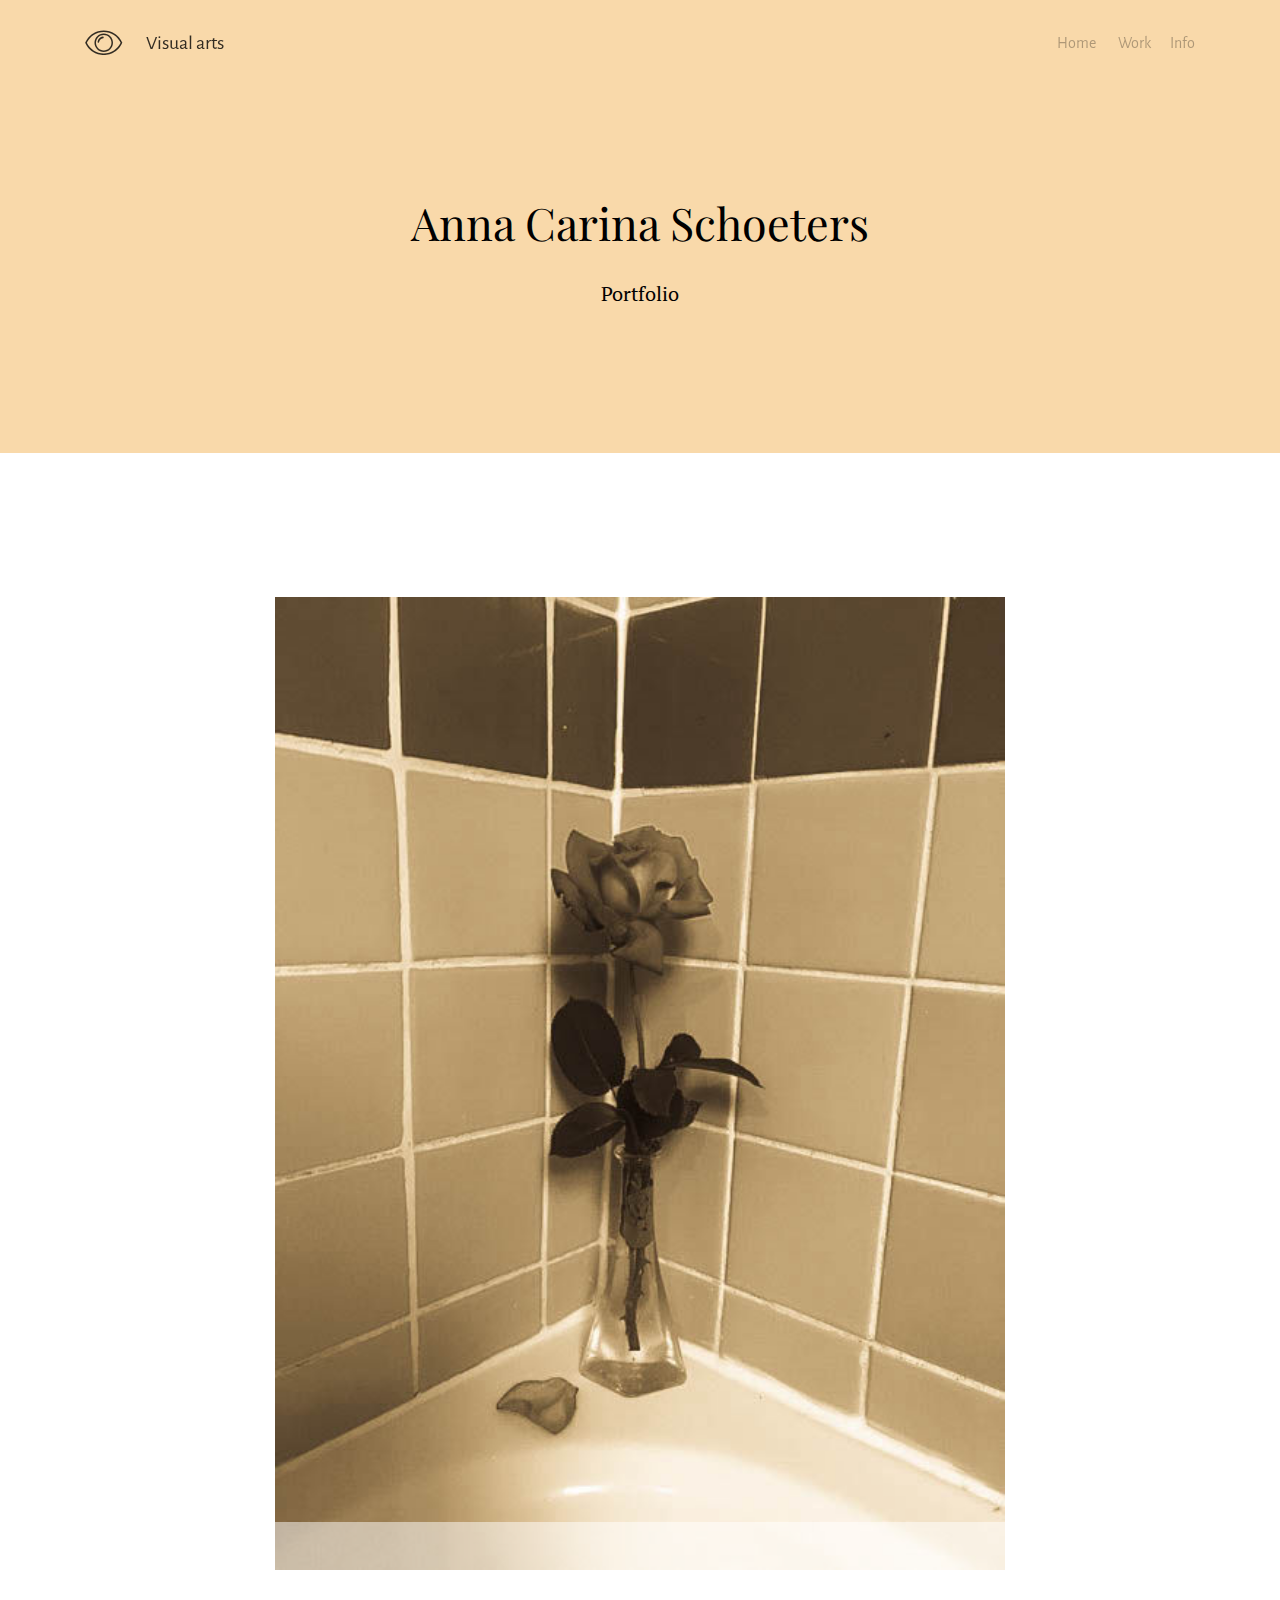
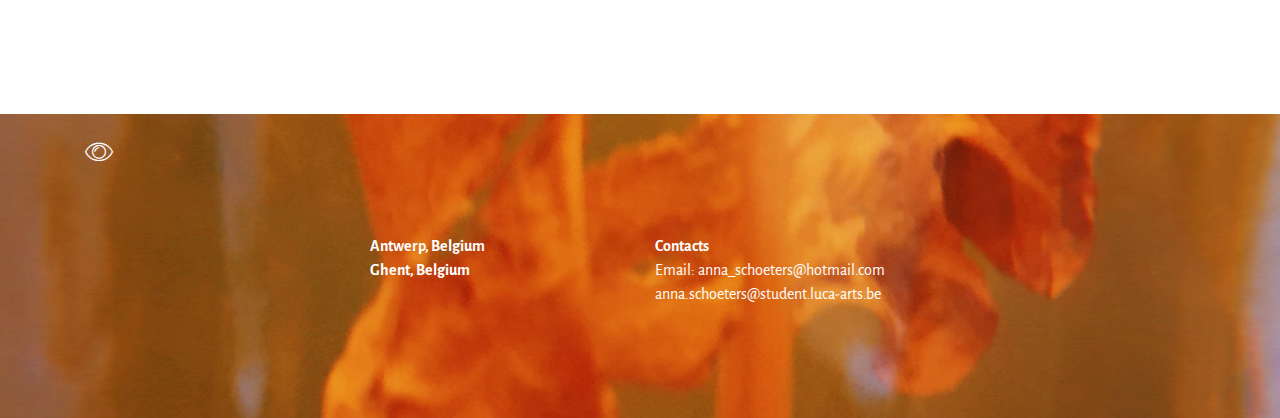
==== commit 050f9cb3: "create github pages" ====
--- a/index.html
+++ b/index.html
@@ -8,13 +8,12 @@
   <meta name="viewport" content="width=device-width, initial-scale=1, minimum-scale=1">
   <link rel="shortcut icon" href="assets/images/mbr-favicon.png" type="image/x-icon">
   <meta name="description" content="">
-  <title>Portfolio</title>
+  <title>Home</title>
+  <link rel="stylesheet" href="https://fonts.googleapis.com/css?family=Playfair+Display:400,700&subset=latin,cyrillic">
   <link rel="stylesheet" href="https://fonts.googleapis.com/css?family=Alegreya+Sans:400,700&subset=latin,vietnamese,latin-ext">
   <link rel="stylesheet" href="assets/web/assets/mobirise-icons/mobirise-icons.css">
-  <link rel="stylesheet" href="https://fonts.googleapis.com/css?family=Playfair+Display:400,700&subset=latin,cyrillic">
   <link rel="stylesheet" href="assets/tether/tether.min.css">
   <link rel="stylesheet" href="assets/bootstrap/css/bootstrap.min.css">
-  <link rel="stylesheet" href="assets/socicon/css/socicon.min.css">
   <link rel="stylesheet" href="assets/puritym/css/style.css">
   <link rel="stylesheet" href="assets/mobirise/css/mbr-additional.css" type="text/css">
   
@@ -22,7 +21,7 @@
   
 </head>
 <body>
-  <nav class="navbar navbar-light mbr-navbar navbar-transparent navbar-fixed-top" id="menu-x" data-rv-view="68">
+  <nav class="navbar navbar-light mbr-navbar navbar-transparent navbar-fixed-top" id="menu-x" data-rv-view="7">
     <div class="container">
         <button class="navbar-toggler pull-right hidden-md-up" type="button" data-toggle="collapse" data-target="#exCollapsingNavbar2">
             <div class="hamburger-icon"></div>
@@ -35,7 +34,7 @@
 
             
 
-            <ul class="nav navbar-nav pull-xs-right"><li class="nav-item"><a class="nav-link" href="https://mobirise.com">Luca School of arts Ghent</a></li></ul>
+            <ul class="nav navbar-nav pull-xs-right"><li class="nav-item"><a class="nav-link" href="http://index.html">Home &nbsp;</a></li> <li class="nav-item"><a class="nav-link" href="http://page1.html">Work&nbsp;</a></li> <li class="nav-item"><a class="nav-link" href="http://page2.html">Info</a></li></ul>
         </div>
     </div>
 </nav>
@@ -55,323 +54,36 @@
     </div>
 </section>
 
-<section class="mbr-slider mbr-section mbr-section__container carousel slide mbr-section__container--isolated" data-ride="carousel" data-keyboard="false" data-wrap="true" data-interval="5000" id="slider2-y" data-rv-view="3">
-    <div class=" container article-slider">
-        <div class=" row">
-            <div class=" col-md-8 col-md-offset-2">
-                
-                <div class="carousel-inner" role="listbox">
-                    <div class="mbr-section carousel-item dark center active">
-                        <div class="mbr-table-cell">
-                         
-                            <div>
-                                <img src="assets/images/2-1-729x1128.jpg">
-                                <div class="row">
-                                    <div class="col-md-8 col-md-offset-1">
-                                        
-                                        
-
-                                        
-                                    </div>
-                                </div>
-                            </div>
-                        </div>
-                    </div><div class="mbr-section carousel-item dark center">
-                        <div class="mbr-table-cell">
-                         
-                            <div>
-                                <img src="assets/images/tumblr-pbpa02wutf1xzw8xro1-500-2-500x666.jpg">
-                                <div class="row">
-                                    <div class="col-md-8 col-md-offset-2 text-xs-center">
-                                        
-                                        
-
-                                        
-                                    </div>
-                                </div>
-                            </div>
-                        </div>
-                    </div><div class="mbr-section carousel-item dark center">
-                        <div class="mbr-table-cell">
-                         
-                            <div>
-                                <img src="assets/images/27157137-10208659144635509-1874368242-n-1-640x960.jpg">
-                                <div class="row">
-                                    <div class="col-md-8 col-md-offset-2 text-xs-center">
-                                        
-                                        
-
-                                        
-                                    </div>
-                                </div>
-                            </div>
-                        </div>
-                    </div><div class="mbr-section carousel-item dark center">
-                        <div class="mbr-table-cell">
-                         
-                            <div>
-                                <img src="assets/images/-3-815x1190.jpg">
-                                <div class="row">
-                                    <div class="col-md-8 col-md-offset-2 text-xs-center">
-                                        
-                                        
-
-                                        
-                                    </div>
-                                </div>
-                            </div>
-                        </div>
-                    </div><div class="mbr-section carousel-item dark center">
-                        <div class="mbr-table-cell">
-                         
-                            <div>
-                                <img src="assets/images/roze-833x1242.jpg">
-                                <div class="row">
-                                    <div class="col-md-8 col-md-offset-2 text-xs-center">
-                                        
-                                        
-
-                                        
-                                    </div>
-                                </div>
-                            </div>
-                        </div>
-                    </div><div class="mbr-section carousel-item dark center">
-                        <div class="mbr-table-cell">
-                         
-                            <div>
-                                <img src="assets/images/28378972-10208892025897395-3629215930254360576-n-640x960.jpg">
-                                <div class="row">
-                                    <div class="col-md-8 col-md-offset-2 text-xs-center">
-                                        
-                                        
-
-                                        
-                                    </div>
-                                </div>
-                            </div>
-                        </div>
-                    </div><div class="mbr-section carousel-item dark center">
-                        <div class="mbr-table-cell">
-                         
-                            <div>
-                                <img src="assets/images/27294753-10208659131315176-1166175066-n-1-960x640.jpg">
-                                <div class="row">
-                                    <div class="col-md-8 col-md-offset-1">
-                                        
-                                        
-
-                                        
-                                    </div>
-                                </div>
-                            </div>
-                        </div>
-                    </div><div class="mbr-section carousel-item dark center">
-                        <div class="mbr-table-cell">
-                         
-                            <div>
-                                <img src="assets/images/-8-1134x749.jpg">
-                                <div class="row">
-                                    <div class="col-md-8 col-md-offset-2 text-xs-center">
-                                        
-                                        
-
-                                        
-                                    </div>
-                                </div>
-                            </div>
-                        </div>
-                    </div><div class="mbr-section carousel-item dark center">
-                        <div class="mbr-table-cell">
-                         
-                            <div>
-                                <img src="assets/images/2-2-725x1121.jpg">
-                                <div class="row">
-                                    <div class="col-md-8 col-md-offset-2 text-xs-center">
-                                        
-                                        
-
-                                        
-                                    </div>
-                                </div>
-                            </div>
-                        </div>
-                    </div><div class="mbr-section carousel-item dark center">
-                        <div class="mbr-table-cell">
-                         
-                            <div>
-                                <img src="assets/images/img-9912-424x606.jpg">
-                                <div class="row">
-                                    <div class="col-md-8 col-md-offset-2 text-xs-center">
-                                        
-                                        
-
-                                        
-                                    </div>
-                                </div>
-                            </div>
-                        </div>
-                    </div><div class="mbr-section carousel-item dark center">
-                        <div class="mbr-table-cell">
-                         
-                            <div>
-                                <img src="assets/images/img-3266-2-2000x1333.jpg">
-                                <div class="row">
-                                    <div class="col-md-8 col-md-offset-2 text-xs-center">
-                                        
-                                        
-
-                                        
-                                    </div>
-                                </div>
-                            </div>
-                        </div>
-                    </div><div class="mbr-section carousel-item dark center">
-                        <div class="mbr-table-cell">
-                         
-                            <div>
-                                <img src="assets/images/img-5003-2000x3001.jpg">
-                                <div class="row">
-                                    <div class="col-md-8 col-md-offset-2 text-xs-center">
-                                        
-                                        
-
-                                        
-                                    </div>
-                                </div>
-                            </div>
-                        </div>
-                    </div><div class="mbr-section carousel-item dark center">
-                        <div class="mbr-table-cell">
-                         
-                            <div>
-                                <img src="assets/images/gescande-afbeeldingen-8-1171x762.jpg">
-                                <div class="row">
-                                    <div class="col-md-8 col-md-offset-2 text-xs-center">
-                                        
-                                        
-
-                                        
-                                    </div>
-                                </div>
-                            </div>
-                        </div>
-                    </div><div class="mbr-section carousel-item dark center">
-                        <div class="mbr-table-cell">
-                         
-                            <div>
-                                <img src="assets/images/-5-1178x773.jpg">
-                                <div class="row">
-                                    <div class="col-md-8 col-md-offset-2 text-xs-center">
-                                        
-                                        
-
-                                        
-                                    </div>
-                                </div>
-                            </div>
-                        </div>
-                    </div><div class="mbr-section carousel-item dark center">
-                        <div class="mbr-table-cell">
-                         
-                            <div>
-                                <img src="assets/images/560777180.698299-2-2000x3000.jpg">
-                                <div class="row">
-                                    <div class="col-md-8 col-md-offset-2 text-xs-center">
-                                        
-                                        
-
-                                        
-                                    </div>
-                                </div>
-                            </div>
-                        </div>
-                    </div><div class="mbr-section carousel-item dark center">
-                        <div class="mbr-table-cell">
-                         
-                            <div>
-                                <img src="assets/images/2-4-773x1180.jpg">
-                                <div class="row">
-                                    <div class="col-md-8 col-md-offset-2 text-xs-center">
-                                        
-                                        
-
-                                        
-                                    </div>
-                                </div>
-                            </div>
-                        </div>
-                    </div>
-                </div>
-                
-                <a data-app-prevent-settings="" class="left carousel-control" role="button" data-slide="prev" href="#slider2-y">
-                    <span class="icon-prev" aria-hidden="true"></span>
-                    <span class="sr-only">Previous</span>
-                </a>
-                <a data-app-prevent-settings="" class="right carousel-control" role="button" data-slide="next" href="#slider2-y">
-                    <span class="icon-next" aria-hidden="true"></span>
-                    <span class="sr-only">Next</span>
-                </a>
+<section class="mbr-section mbr-section__container mbr-section__container--isolated" id="image2-c" data-rv-view="3">
+    <div class="container">
+        <div class="row">
+            <div class="col-md-8 col-md-offset-2">
+                <figure class="mbr-figure">
+                    <div><img src="assets/images/tumblr-pbpa02wutf1xzw8xro1-500-5-500x666.jpg"></div>
+                    <figcaption class="mbr-figure-caption mbr-figure-caption-over">
+                        
+                    </figcaption>
+                </figure>
             </div>
         </div>
     </div>
 </section>
 
-<section class="mbr-section" id="msg-box3-u" data-rv-view="54" style="background-color: rgb(249, 217, 170); padding-top: 9rem; padding-bottom: 9rem;">
-    
-    <div class="container">
-        <div class="row text-xs-center">
-            <div class="col-sm-8 col-sm-offset-2">
-                <h2 class="mbr-section-title display-3">About</h2>
-                
-
-                <div class="lead"><p><br></p><p>Born in Antwerp, living in Ghent</p><p>Student @ Luca school of arts Ghent</p><p>Photography ( Analogue &amp; digital )&nbsp;</p><p>Film&nbsp;</p><p><br></p></div>
-                
-            </div>
-        </div>
-    </div>
-</section>
-
-<section class="mbr-section mbr-section-small mbr-parallax-background" id="social-buttons2-v" data-rv-view="57" style="background-image: url(assets/images/2018-10-30-124915.895-2000x2667.jpg); padding-top: 4.5rem; padding-bottom: 4.5rem;">
-    
-
-    <div class="container">
-        <div class="row">
-            <div class="col-sm-4">
-                <h2 class="mbr-section-title h1">Follow me on :&nbsp;</h2>
-            </div>
-            <div class="col-sm-8 text-xs-right"> <a class="btn btn-social socicon-bg-facebook" title="Facebook" target="_blank" href="https://www.facebook.com/anna.schoeters"><i class="socicon socicon-facebook"></i></a>   <a class="btn btn-social socicon-bg-instagram" title="Instagram" target="_blank" href="https://www.instagram.com/annacarinaschoeters/"><i class="socicon socicon-instagram"></i></a>  <a class="btn btn-social socicon-bg-tumblr" title="Tumblr" target="_blank" href="http://mobirise.tumblr.com/"><i class="socicon socicon-tumblr"></i></a>  </div>
-        </div>
-    </div>
-</section>
-
-<section class="mbr-section mbr-section-small mbr-footer" id="contacts3-w" data-rv-view="59" style="background-color: rgb(249, 217, 170); padding-top: 3rem; padding-bottom: 3rem;">
+<section class="mbr-section mbr-section-small mbr-footer mbr-background" id="contacts1-d" data-rv-view="5" style="background-image: url(assets/images/2018-10-30-124915.895-2000x2667.jpg); padding-top: 1.5rem; padding-bottom: 4.5rem;">
     
     <div class="container">
         <div class="row">
             <div class="col-xs-12 col-md-3">
-                <p><br><br>
-<strong>Contact</strong><strong><br></strong>Email: anna.schoeters@hotmail.com<br>anna.schoeters@student.luca-arts.be<br>
-Phone: +324 957 457 98<br>Belgium, Antwerp/Ghent<br><br></p>
+                <div><span class="mbri-preview mbr-iconfont mbr-iconfont-contacts1" style="font-size: 28px; color: rgb(255, 255, 255);"></span></div>
+            </div>
+            <div class="col-xs-12 col-md-3">
+                <p><strong><br></strong><br><br><br><strong>Antwerp, Belgium&nbsp;</strong><br><strong>Ghent, Belgium</strong></p>
+            </div>
+            <div class="col-xs-12 col-md-3">
+                <p><strong><br></strong><br><br><br><strong>Contacts</strong><br>
+Email: anna_schoeters@hotmail.com<br>anna.schoeters@student.luca-arts.be<br><br></p>
             </div>
             <div class="col-xs-12 col-md-3"><ul></ul></div>
-            <div class="col-xs-12 col-md-6" data-form-type="formoid">
-                <div data-form-alert="true"><div hidden="" data-form-alert-success="true">Thanks for filling out form!</div></div>
-                <form action="https://mobirise.com/" method="post" data-form-title="MESSAGE">
-                    <input type="hidden" value="ujtYZwX8HxYMYDW8Qfsp8BH4mqihiUP+XlhZtvDHxJqeM06OKIl7y2CFzWWxD7I6rn3x/gWnTa5nrX8A/IY/1Q5UXGJDni5n0PxbUU2/tAK9YuLrySmUNdqBOb40p9Oa" data-form-email="true">
-                    <div class="form-group">
-                        <input type="text" class="form-control input-sm input-inverse" name="name" required="" placeholder="Name*" data-form-field="Name">
-                    </div>
-                    <div class="form-group">
-                        <input type="email" class="form-control input-sm input-inverse" name="email" required="" placeholder="Email*" data-form-field="Email">
-                    </div>
-                    
-                    <div class="form-group">
-                        <textarea class="form-control input-sm input-inverse" name="message" rows="4" placeholder="Message" data-form-field="Message"></textarea>
-                    </div>
-                    <div class="text-xs-right"><button type="submit" class="btn btn-black">Contact Us</button></div>
-                </form>
-            </div>
         </div>
     </div>
 </section>
@@ -381,10 +93,7 @@
   <script src="assets/tether/tether.min.js"></script>
   <script src="assets/bootstrap/js/bootstrap.min.js"></script>
   <script src="assets/smooth-scroll/smooth-scroll.js"></script>
-  <script src="assets/bootstrap-carousel-swipe/bootstrap-carousel-swipe.js"></script>
-  <script src="assets/jarallax/jarallax.js"></script>
   <script src="assets/puritym/js/script.js"></script>
-  <script src="assets/formoid/formoid.min.js"></script>
   
   
 </body>
--- a/assets/mobirise/css/mbr-additional.css
+++ b/assets/mobirise/css/mbr-additional.css
@@ -1,8 +1,5 @@
 @import url(https://fonts.googleapis.com/css?family=PT+Serif:400,400i,700,700i);
 @import url(https://fonts.googleapis.com/css?family=Playfair+Display:400,700&subset=latin,cyrillic);
-
-
-
 
 
 #msg-box3-g .mbr-header .mbr-header__text {
@@ -19,32 +16,42 @@
 #msg-box3-g .mbr-section-title {
   font-family: 'Playfair Display', sans-serif;
 }
-#msg-box3-u .mbr-header .mbr-header__text {
+#menu-x .navbar-toggler {
+  color: #000;
+}
+#msg-box3-b .mbr-header .mbr-header__text {
   text-align: center;
 }
-#msg-box3-u .mbr-header .mbr-header__subtext {
+#msg-box3-b .mbr-header .mbr-header__subtext {
   text-align: center;
 }
-#msg-box3-u .lead P {
-  font-family: 'PT Serif', serif;
+#msg-box3-b .mbr-section-title {
+  font-size: 60px;
+}
+#menu-x .navbar-toggler {
+  color: #000;
+}
+
+
+
+#msg-box3-3 .mbr-header .mbr-header__text {
   text-align: center;
 }
-#msg-box3-u .mbr-section-title {
+#msg-box3-3 .mbr-header .mbr-header__subtext {
   text-align: center;
 }
-#social-buttons2-v .mbr-section-title {
-  text-align: right;
-  color: #000000;
-  font-size: 36px;
+#msg-box3-3 .lead {
+  font-family: 'Playfair Display', sans-serif;
 }
 #contacts3-w P {
   color: #000000;
-  font-family: 'PT Serif', serif;
+  font-family: 'Playfair Display', sans-serif;
   font-size: 15px;
   text-align: center;
 }
 #contacts3-w STRONG {
-  font-family: 'PT Serif', serif;
+  font-family: 'Playfair Display', sans-serif;
+  font-size: 18px;
 }
 #menu-x .navbar-toggler {
   color: #000;
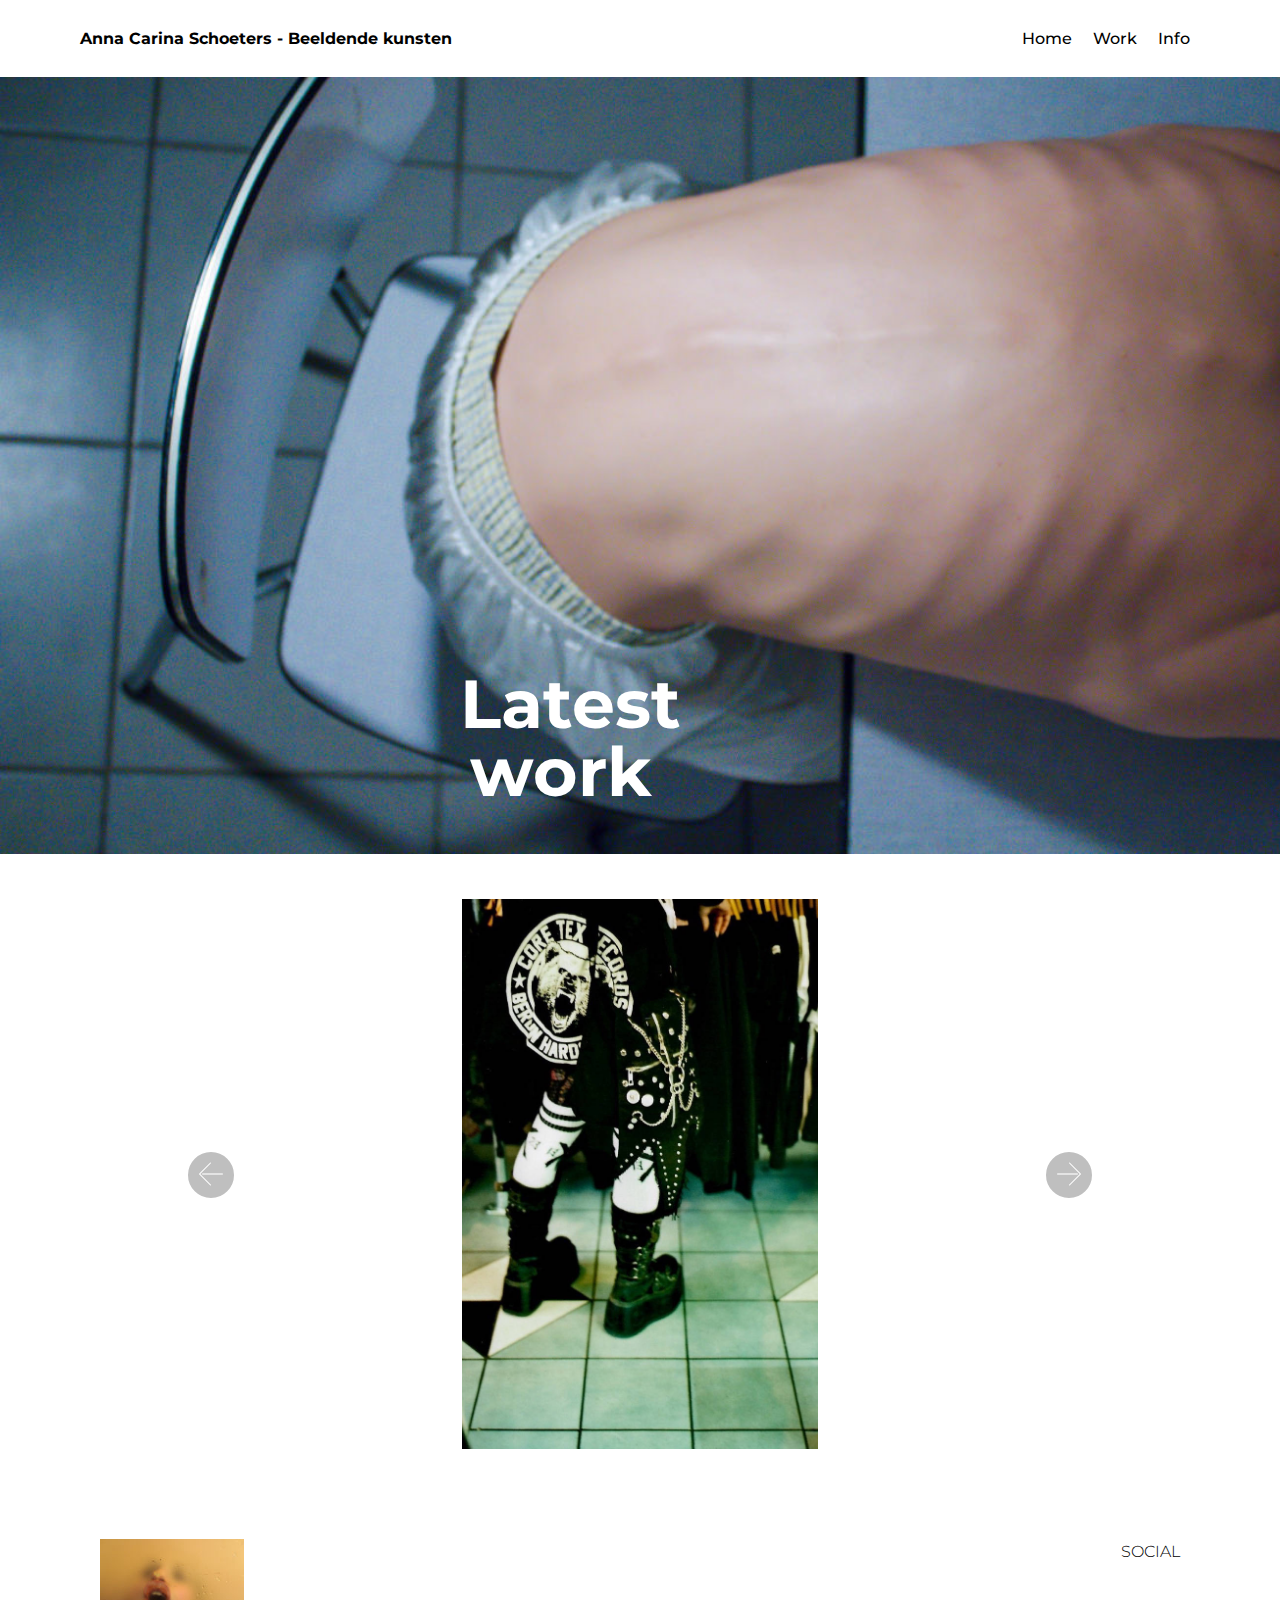
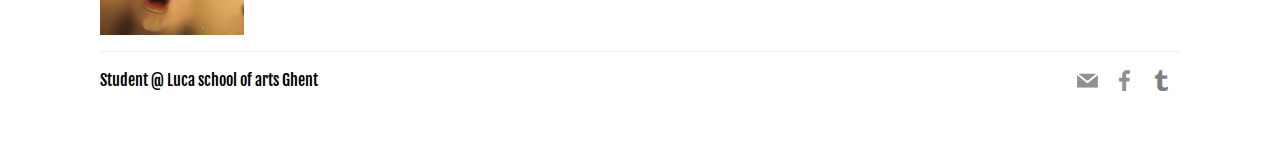
==== commit b40c97b2: "create github pages" ====
--- a/index.html
+++ b/index.html
@@ -6,94 +6,151 @@
   <meta http-equiv="X-UA-Compatible" content="IE=edge">
   <meta name="generator" content="Mobirise v4.8.6, mobirise.com">
   <meta name="viewport" content="width=device-width, initial-scale=1, minimum-scale=1">
-  <link rel="shortcut icon" href="assets/images/mbr-favicon.png" type="image/x-icon">
+  <link rel="shortcut icon" href="assets/images/logo2.png" type="image/x-icon">
   <meta name="description" content="">
   <title>Home</title>
-  <link rel="stylesheet" href="https://fonts.googleapis.com/css?family=Playfair+Display:400,700&subset=latin,cyrillic">
-  <link rel="stylesheet" href="https://fonts.googleapis.com/css?family=Alegreya+Sans:400,700&subset=latin,vietnamese,latin-ext">
   <link rel="stylesheet" href="assets/web/assets/mobirise-icons/mobirise-icons.css">
   <link rel="stylesheet" href="assets/tether/tether.min.css">
   <link rel="stylesheet" href="assets/bootstrap/css/bootstrap.min.css">
-  <link rel="stylesheet" href="assets/puritym/css/style.css">
+  <link rel="stylesheet" href="assets/bootstrap/css/bootstrap-grid.min.css">
+  <link rel="stylesheet" href="assets/bootstrap/css/bootstrap-reboot.min.css">
+  <link rel="stylesheet" href="assets/dropdown/css/style.css">
+  <link rel="stylesheet" href="assets/socicon/css/styles.css">
+  <link rel="stylesheet" href="assets/theme/css/style.css">
   <link rel="stylesheet" href="assets/mobirise/css/mbr-additional.css" type="text/css">
   
   
   
 </head>
 <body>
-  <nav class="navbar navbar-light mbr-navbar navbar-transparent navbar-fixed-top" id="menu-x" data-rv-view="7">
-    <div class="container">
-        <button class="navbar-toggler pull-right hidden-md-up" type="button" data-toggle="collapse" data-target="#exCollapsingNavbar2">
-            <div class="hamburger-icon"></div>
+  <section class="menu cid-rbn5TY7n4z" once="menu" id="menu2-0">
+
+    
+
+    <nav class="navbar navbar-expand beta-menu navbar-dropdown align-items-center navbar-fixed-top navbar-toggleable-sm">
+        <button class="navbar-toggler navbar-toggler-right" type="button" data-toggle="collapse" data-target="#navbarSupportedContent" aria-controls="navbarSupportedContent" aria-expanded="false" aria-label="Toggle navigation">
+            <div class="hamburger">
+                <span></span>
+                <span></span>
+                <span></span>
+                <span></span>
+            </div>
         </button>
+        <div class="menu-logo">
+            <div class="navbar-brand">
+                
+                <span class="navbar-caption-wrap"><a class="navbar-caption text-black display-4" href="https://mobirise.co">
+                        Anna Carina Schoeters - Beeldende kunsten</a></span>
+            </div>
+        </div>
+        <div class="collapse navbar-collapse" id="navbarSupportedContent">
+            <ul class="navbar-nav nav-dropdown nav-right" data-app-modern-menu="true"><li class="nav-item">
+                    <a class="nav-link link text-black display-4" href="index.html">
+                        Home</a>
+                </li><li class="nav-item"><a class="nav-link link text-black display-4" href="page1.html">
+                        Work</a></li>
+                <li class="nav-item">
+                    <a class="nav-link link text-black display-4" href="page2.html">
+                        Info</a>
+                </li></ul>
+            
+        </div>
+    </nav>
+</section>
 
-        <div class="clearfix"></div>
-        <div class="collapse navbar-toggleable-sm" id="exCollapsingNavbar2">
-            <span class="navbar-logo"><a href="https://mobirise.com" class="mbri-preview mbr-iconfont mbr-iconfont-menu"></a></span>
-            <span><a class="navbar-brand" href="https://mobirise.com">Visual arts</a></span>
+<section class="engine"><a href="https://mobirise.info/a">online site builder</a></section><section class="cid-rbnIdITGcY" id="image3-7">
 
-            
+    
 
-            <ul class="nav navbar-nav pull-xs-right"><li class="nav-item"><a class="nav-link" href="http://index.html">Home &nbsp;</a></li> <li class="nav-item"><a class="nav-link" href="http://page1.html">Work&nbsp;</a></li> <li class="nav-item"><a class="nav-link" href="http://page2.html">Info</a></li></ul>
-        </div>
-    </div>
-</nav>
+    <figure class="mbr-figure">
+            <div class="image-block" style="width: 80%;">
+                <img src="assets/images/-mg-4558-1104x736.jpg" width="1400" alt="Mobirise" title="">
+                <figcaption class="mbr-figure-caption mbr-figure-caption-over">
+                    <div class="container pb-5 mbr-white align-center mbr-fonts-style display-1"><strong>Latest </strong><br><strong>work&nbsp;</strong></div>
+                </figcaption>
+            </div>
+    </figure>
+</section>
 
-<section class="mbr-section mbr-after-navbar" id="msg-box3-g" data-rv-view="0" style="background-color: rgb(249, 217, 170); padding-top: 9rem; padding-bottom: 9rem;">
+<section class="carousel slide cid-rbR8PiLbgb" data-interval="false" id="slider2-8">
+
     
-    <div class="container">
-        <div class="row text-xs-center">
-            <div class="col-sm-8 col-sm-offset-2">
-                <h2 class="mbr-section-title display-3">Anna Carina Schoeters</h2>
-                <small>Portfolio</small>
-
-                
-                
-            </div>
+    <div class="container content-slider">
+        <div class="content-slider-wrap">
+            <div><div class="mbr-slider slide carousel" data-pause="true" data-keyboard="false" data-ride="false" data-interval="false"><div class="carousel-inner" role="listbox"><div class="carousel-item slider-fullscreen-image active" data-bg-video-slide="false" style="background-image: url(assets/images/2-2-725x1121.jpg);"><div class="container container-slide"><div class="image_wrapper"><img src="assets/images/2-2-725x1121.jpg"><div class="carousel-caption justify-content-center"><div class="col-10 align-center"></div></div></div></div></div><div class="carousel-item slider-fullscreen-image" data-bg-video-slide="false" style="background-image: url(assets/images/2-3-729x1128.jpg);"><div class="container container-slide"><div class="image_wrapper"><img src="assets/images/2-3-729x1128.jpg"><div class="carousel-caption justify-content-center"><div class="col-10 align-center"></div></div></div></div></div><div class="carousel-item slider-fullscreen-image" data-bg-video-slide="false" style="background-image: url(assets/images/560777180.698299-2-2000x3000.jpg);"><div class="container container-slide"><div class="image_wrapper"><img src="assets/images/560777180.698299-2-2000x3000.jpg"><div class="carousel-caption justify-content-center"><div class="col-10 align-center"></div></div></div></div></div><div class="carousel-item slider-fullscreen-image" data-bg-video-slide="false" style="background-image: url(assets/images/-11-1134x749.jpg);"><div class="container container-slide"><div class="image_wrapper"><img src="assets/images/-11-1134x749.jpg"><div class="carousel-caption justify-content-center"><div class="col-10 align-center"></div></div></div></div></div><div class="carousel-item slider-fullscreen-image" data-bg-video-slide="false" style="background-image: url(assets/images/gescande-afbeeldingen-8-1171x762.jpg);"><div class="container container-slide"><div class="image_wrapper"><img src="assets/images/gescande-afbeeldingen-8-1171x762.jpg"><div class="carousel-caption justify-content-center"><div class="col-10 align-center"></div></div></div></div></div><div class="carousel-item slider-fullscreen-image" data-bg-video-slide="false" style="background-image: url(assets/images/-mg-4546-2000x3000.jpg);"><div class="container container-slide"><div class="image_wrapper"><img src="assets/images/-mg-4546-2000x3000.jpg"><div class="carousel-caption justify-content-center"><div class="col-10 align-center"></div></div></div></div></div><div class="carousel-item slider-fullscreen-image" data-bg-video-slide="false" style="background-image: url(assets/images/-mg-4484-2000x3000.jpg);"><div class="container container-slide"><div class="image_wrapper"><img src="assets/images/-mg-4484-2000x3000.jpg"><div class="carousel-caption justify-content-center"><div class="col-10 align-center"></div></div></div></div></div><div class="carousel-item slider-fullscreen-image" data-bg-video-slide="false" style="background-image: url(assets/images/img-9912-2-424x606.jpg);"><div class="container container-slide"><div class="image_wrapper"><img src="assets/images/img-9912-2-424x606.jpg"><div class="carousel-caption justify-content-center"><div class="col-10 align-center"></div></div></div></div></div></div><a data-app-prevent-settings="" class="carousel-control carousel-control-prev" role="button" data-slide="prev" href="#slider2-8"><span aria-hidden="true" class="mbri-left mbr-iconfont"></span><span class="sr-only">Previous</span></a><a data-app-prevent-settings="" class="carousel-control carousel-control-next" role="button" data-slide="next" href="#slider2-8"><span aria-hidden="true" class="mbri-right mbr-iconfont"></span><span class="sr-only">Next</span></a></div></div> 
         </div>
     </div>
 </section>
 
-<section class="mbr-section mbr-section__container mbr-section__container--isolated" id="image2-c" data-rv-view="3">
+<section class="cid-rbRbsTpWaW" id="footer5-b">
+
+    
+
+    
+
     <div class="container">
-        <div class="row">
-            <div class="col-md-8 col-md-offset-2">
-                <figure class="mbr-figure">
-                    <div><img src="assets/images/tumblr-pbpa02wutf1xzw8xro1-500-5-500x666.jpg"></div>
-                    <figcaption class="mbr-figure-caption mbr-figure-caption-over">
-                        
-                    </figcaption>
-                </figure>
+        <div class="media-container-row">
+            <div class="col-md-3">
+                <div class="media-wrap">
+                    <a href="https://mobirise.co/">
+                       <img src="assets/images/27265979-10208659152515706-1248501898-o-192x128.jpg" alt="Mobirise" title="">
+                    </a>
+                </div>
+            </div>
+            <div class="col-md-9">
+                <p class="mbr-text align-right links mbr-fonts-style display-4">SOCIAL</p>
             </div>
         </div>
-    </div>
-</section>
-
-<section class="mbr-section mbr-section-small mbr-footer mbr-background" id="contacts1-d" data-rv-view="5" style="background-image: url(assets/images/2018-10-30-124915.895-2000x2667.jpg); padding-top: 1.5rem; padding-bottom: 4.5rem;">
-    
-    <div class="container">
-        <div class="row">
-            <div class="col-xs-12 col-md-3">
-                <div><span class="mbri-preview mbr-iconfont mbr-iconfont-contacts1" style="font-size: 28px; color: rgb(255, 255, 255);"></span></div>
+        <div class="footer-lower">
+            <div class="media-container-row">
+                <div class="col-md-12">
+                    <hr>
+                </div>
             </div>
-            <div class="col-xs-12 col-md-3">
-                <p><strong><br></strong><br><br><br><strong>Antwerp, Belgium&nbsp;</strong><br><strong>Ghent, Belgium</strong></p>
+            <div class="media-container-row mbr-white">
+                <div class="col-md-6 copyright">
+                    <p class="mbr-text mbr-fonts-style display-7">Student @ Luca school of arts Ghent &nbsp;</p>
+                </div>
+                <div class="col-md-6">
+                    <div class="social-list align-right">
+                        <div class="soc-item">
+                            <a href="https://twitter.com/mobirise" target="_blank">
+                                <span class="mbr-iconfont mbr-iconfont-social socicon-mail socicon"></span>
+                            </a>
+                        </div>
+                        <div class="soc-item">
+                            <a href="https://www.facebook.com/pages/Mobirise/1616226671953247" target="_blank">
+                                <span class="socicon-facebook socicon mbr-iconfont mbr-iconfont-social"></span>
+                            </a>
+                        </div>
+                        <div class="soc-item">
+                            <a href="https://www.youtube.com/c/mobirise" target="_blank">
+                                <span class="mbr-iconfont mbr-iconfont-social socicon-tumblr socicon" style="color: rgb(0, 0, 0); fill: rgb(0, 0, 0);"></span>
+                            </a>
+                        </div>
+                        
+                        
+                        
+                    </div>
+                </div>
             </div>
-            <div class="col-xs-12 col-md-3">
-                <p><strong><br></strong><br><br><br><strong>Contacts</strong><br>
-Email: anna_schoeters@hotmail.com<br>anna.schoeters@student.luca-arts.be<br><br></p>
-            </div>
-            <div class="col-xs-12 col-md-3"><ul></ul></div>
         </div>
     </div>
 </section>
 
 
   <script src="assets/web/assets/jquery/jquery.min.js"></script>
+  <script src="assets/popper/popper.min.js"></script>
   <script src="assets/tether/tether.min.js"></script>
   <script src="assets/bootstrap/js/bootstrap.min.js"></script>
-  <script src="assets/smooth-scroll/smooth-scroll.js"></script>
-  <script src="assets/puritym/js/script.js"></script>
+  <script src="assets/smoothscroll/smooth-scroll.js"></script>
+  <script src="assets/dropdown/js/script.min.js"></script>
+  <script src="assets/ytplayer/jquery.mb.ytplayer.min.js"></script>
+  <script src="assets/vimeoplayer/jquery.mb.vimeo_player.js"></script>
+  <script src="assets/bootstrapcarouselswipe/bootstrap-carousel-swipe.js"></script>
+  <script src="assets/touchswipe/jquery.touch-swipe.min.js"></script>
+  <script src="assets/theme/js/script.js"></script>
+  <script src="assets/slidervideo/script.js"></script>
   
   
 </body>
--- a/assets/dropdown/css/style.css
+++ b/assets/dropdown/css/style.css
@@ -0,0 +1,265 @@
+.navbar-dropdown {
+  left: 0;
+  padding: 0;
+  position: absolute;
+  right: 0;
+  top: 0;
+  transition: all 0.45s ease;
+  z-index: 1030;
+  background: #282828; }
+  .navbar-dropdown .navbar-logo {
+    margin-right: 0.8rem;
+    transition: margin 0.3s ease-in-out;
+    vertical-align: middle; }
+    .navbar-dropdown .navbar-logo img {
+      height: 3.125rem;
+      transition: all 0.3s ease-in-out; }
+    .navbar-dropdown .navbar-logo.mbr-iconfont {
+      font-size: 3.125rem;
+      line-height: 3.125rem; }
+  .navbar-dropdown .navbar-caption {
+    font-weight: 700;
+    white-space: normal;
+    vertical-align: -4px;
+    line-height: 3.125rem !important; }
+    .navbar-dropdown .navbar-caption, .navbar-dropdown .navbar-caption:hover {
+      color: inherit;
+      text-decoration: none; }
+  .navbar-dropdown .mbr-iconfont + .navbar-caption {
+    vertical-align: -1px; }
+  .navbar-dropdown.navbar-fixed-top {
+    position: fixed; }
+  .navbar-dropdown .navbar-brand span {
+    vertical-align: -4px; }
+  .navbar-dropdown.bg-color.transparent {
+    background: none; }
+  .navbar-dropdown.navbar-short .navbar-brand {
+    padding: 0.625rem 0; }
+    .navbar-dropdown.navbar-short .navbar-brand span {
+      vertical-align: -1px; }
+  .navbar-dropdown.navbar-short .navbar-caption {
+    line-height: 2.375rem !important;
+    vertical-align: -2px; }
+  .navbar-dropdown.navbar-short .navbar-logo {
+    margin-right: 0.5rem; }
+    .navbar-dropdown.navbar-short .navbar-logo img {
+      height: 2.375rem; }
+    .navbar-dropdown.navbar-short .navbar-logo.mbr-iconfont {
+      font-size: 2.375rem;
+      line-height: 2.375rem; }
+  .navbar-dropdown.navbar-short .mbr-table-cell {
+    height: 3.625rem; }
+  .navbar-dropdown .navbar-close {
+    left: 0.6875rem;
+    position: fixed;
+    top: 0.75rem;
+    z-index: 1000; }
+  .navbar-dropdown .hamburger-icon {
+    content: "";
+    display: inline-block;
+    vertical-align: middle;
+    width: 16px;
+    -webkit-box-shadow: 0 -6px 0 1px #282828,0 0 0 1px #282828,0 6px 0 1px #282828;
+    -moz-box-shadow: 0 -6px 0 1px #282828,0 0 0 1px #282828,0 6px 0 1px #282828;
+    box-shadow: 0 -6px 0 1px #282828,0 0 0 1px #282828,0 6px 0 1px #282828; }
+
+.dropdown-menu .dropdown-toggle[data-toggle="dropdown-submenu"]::after {
+  border-bottom: 0.35em solid transparent;
+  border-left: 0.35em solid;
+  border-right: 0;
+  border-top: 0.35em solid transparent;
+  margin-left: 0.3rem; }
+
+.dropdown-menu .dropdown-item:focus {
+  outline: 0; }
+
+.nav-dropdown {
+  font-size: 0.75rem;
+  font-weight: 500;
+  height: auto !important; }
+  .nav-dropdown .nav-btn {
+    padding-left: 1rem; }
+  .nav-dropdown .link {
+    margin: .667em 1.667em;
+    font-weight: 500;
+    padding: 0;
+    transition: color .2s ease-in-out; }
+    .nav-dropdown .link.dropdown-toggle {
+      margin-right: 2.583em; }
+      .nav-dropdown .link.dropdown-toggle::after {
+        margin-left: .25rem;
+        border-top: 0.35em solid;
+        border-right: 0.35em solid transparent;
+        border-left: 0.35em solid transparent;
+        border-bottom: 0; }
+      .nav-dropdown .link.dropdown-toggle[aria-expanded="true"] {
+        margin: 0;
+        padding: 0.667em 3.263em  0.667em 1.667em; }
+  .nav-dropdown .link::after,
+  .nav-dropdown .dropdown-item::after {
+    color: inherit; }
+  .nav-dropdown .btn {
+    font-size: 0.75rem;
+    font-weight: 700;
+    letter-spacing: 0;
+    margin-bottom: 0;
+    padding-left: 1.25rem;
+    padding-right: 1.25rem; }
+  .nav-dropdown .dropdown-menu {
+    border-radius: 0;
+    border: 0;
+    left: 0;
+    margin: 0;
+    padding-bottom: 1.25rem;
+    padding-top: 1.25rem;
+    position: relative; }
+  .nav-dropdown .dropdown-submenu {
+    margin-left: 0.125rem;
+    top: 0; }
+  .nav-dropdown .dropdown-item {
+    font-weight: 500;
+    line-height: 2;
+    padding: 0.3846em 4.615em 0.3846em 1.5385em;
+    position: relative;
+    transition: color .2s ease-in-out, background-color .2s ease-in-out; }
+    .nav-dropdown .dropdown-item::after {
+      margin-top: -0.3077em;
+      position: absolute;
+      right: 1.1538em;
+      top: 50%; }
+    .nav-dropdown .dropdown-item:focus, .nav-dropdown .dropdown-item:hover {
+      background: none; }
+
+@media (max-width: 767px) {
+  .nav-dropdown.navbar-toggleable-sm {
+    bottom: 0;
+    display: none;
+    left: 0;
+    overflow-x: hidden;
+    position: fixed;
+    top: 0;
+    transform: translateX(-100%);
+    -ms-transform: translateX(-100%);
+    -webkit-transform: translateX(-100%);
+    width: 18.75rem;
+    z-index: 999; } }
+.nav-dropdown.navbar-toggleable-xl {
+  bottom: 0;
+  display: none;
+  left: 0;
+  overflow-x: hidden;
+  position: fixed;
+  top: 0;
+  transform: translateX(-100%);
+  -ms-transform: translateX(-100%);
+  -webkit-transform: translateX(-100%);
+  width: 18.75rem;
+  z-index: 999; }
+
+.nav-dropdown-sm {
+  display: block !important;
+  overflow-x: hidden;
+  overflow: auto;
+  padding-top: 3.875rem; }
+  .nav-dropdown-sm::after {
+    content: "";
+    display: block;
+    height: 3rem;
+    width: 100%; }
+  .nav-dropdown-sm.collapse.in ~ .navbar-close {
+    display: block !important; }
+  .nav-dropdown-sm.collapsing, .nav-dropdown-sm.collapse.in {
+    transform: translateX(0);
+    -ms-transform: translateX(0);
+    -webkit-transform: translateX(0);
+    transition: all 0.25s ease-out;
+    -webkit-transition: all 0.25s ease-out;
+    background: #282828; }
+  .nav-dropdown-sm.collapsing[aria-expanded="false"] {
+    transform: translateX(-100%);
+    -ms-transform: translateX(-100%);
+    -webkit-transform: translateX(-100%); }
+  .nav-dropdown-sm .nav-item {
+    display: block;
+    margin-left: 0 !important;
+    padding-left: 0; }
+  .nav-dropdown-sm .link,
+  .nav-dropdown-sm .dropdown-item {
+    border-top: 1px dotted rgba(255, 255, 255, 0.1);
+    font-size: 0.8125rem;
+    line-height: 1.6;
+    margin: 0 !important;
+    padding: 0.875rem 2.4rem 0.875rem 1.5625rem !important;
+    position: relative;
+    white-space: normal; }
+    .nav-dropdown-sm .link:focus, .nav-dropdown-sm .link:hover,
+    .nav-dropdown-sm .dropdown-item:focus,
+    .nav-dropdown-sm .dropdown-item:hover {
+      background: rgba(0, 0, 0, 0.2) !important;
+      color: #c0a375; }
+  .nav-dropdown-sm .nav-btn {
+    position: relative;
+    padding: 1.5625rem 1.5625rem 0 1.5625rem; }
+    .nav-dropdown-sm .nav-btn::before {
+      border-top: 1px dotted rgba(255, 255, 255, 0.1);
+      content: "";
+      left: 0;
+      position: absolute;
+      top: 0;
+      width: 100%; }
+    .nav-dropdown-sm .nav-btn + .nav-btn {
+      padding-top: 0.625rem; }
+      .nav-dropdown-sm .nav-btn + .nav-btn::before {
+        display: none; }
+  .nav-dropdown-sm .btn {
+    padding: 0.625rem 0; }
+  .nav-dropdown-sm .dropdown-toggle[data-toggle="dropdown-submenu"]::after {
+    margin-left: .25rem;
+    border-top: 0.35em solid;
+    border-right: 0.35em solid transparent;
+    border-left: 0.35em solid transparent;
+    border-bottom: 0; }
+  .nav-dropdown-sm .dropdown-toggle[data-toggle="dropdown-submenu"][aria-expanded="true"]::after {
+    border-top: 0;
+    border-right: 0.35em solid transparent;
+    border-left: 0.35em solid transparent;
+    border-bottom: 0.35em solid; }
+  .nav-dropdown-sm .dropdown-menu {
+    margin: 0;
+    padding: 0;
+    position: relative;
+    top: 0;
+    left: 0;
+    width: 100%;
+    border: 0;
+    float: none;
+    border-radius: 0;
+    background: none; }
+  .nav-dropdown-sm .dropdown-submenu {
+    left: 100%;
+    margin-left: 0.125rem;
+    margin-top: -1.25rem;
+    top: 0; }
+
+.navbar-toggleable-sm .nav-dropdown .dropdown-menu {
+  position: absolute; }
+
+.navbar-toggleable-sm .nav-dropdown .dropdown-submenu {
+  left: 100%;
+  margin-left: 0.125rem;
+  margin-top: -1.25rem;
+  top: 0; }
+
+.navbar-toggleable-sm.opened .nav-dropdown .dropdown-menu {
+  position: relative; }
+
+.navbar-toggleable-sm.opened .nav-dropdown .dropdown-submenu {
+  left: 0;
+  margin-left: 00rem;
+  margin-top: 0rem;
+  top: 0; }
+
+.is-builder .nav-dropdown.collapsing {
+  transition: none !important; }
+
+/*# sourceMappingURL=style.css.map */
--- a/assets/socicon/css/styles.css
+++ b/assets/socicon/css/styles.css
@@ -0,0 +1,544 @@
+@charset "UTF-8";
+
+@font-face {
+  font-family: "socicon";
+  src:url("../fonts/socicon.eot");
+  src:url("../fonts/socicon.eot?#iefix") format("embedded-opentype"),
+    url("../fonts/socicon.woff") format("woff"),
+    url("../fonts/socicon.ttf") format("truetype"),
+    url("../fonts/socicon.svg#socicon") format("svg");
+  font-weight: normal;
+  font-style: normal;
+
+}
+
+[data-icon]:before {
+  font-family: "socicon" !important;
+  content: attr(data-icon);
+  font-style: normal !important;
+  font-weight: normal !important;
+  font-variant: normal !important;
+  text-transform: none !important;
+  speak: none;
+  line-height: 1;
+  -webkit-font-smoothing: antialiased;
+  -moz-osx-font-smoothing: grayscale;
+}
+
+[class^="socicon-"]:before,
+[class*=" socicon-"]:before {
+  font-family: "socicon" !important;
+  font-style: normal !important;
+  font-weight: normal !important;
+  font-variant: normal !important;
+  text-transform: none !important;
+  speak: none;
+  line-height: 1;
+  -webkit-font-smoothing: antialiased;
+  -moz-osx-font-smoothing: grayscale;
+}
+
+.socicon-modelmayhem:before {
+  content: "\e000";
+}
+.socicon-mixcloud:before {
+  content: "\e001";
+}
+.socicon-drupal:before {
+  content: "\e002";
+}
+.socicon-swarm:before {
+  content: "\e003";
+}
+.socicon-istock:before {
+  content: "\e004";
+}
+.socicon-yammer:before {
+  content: "\e005";
+}
+.socicon-ello:before {
+  content: "\e006";
+}
+.socicon-stackoverflow:before {
+  content: "\e007";
+}
+.socicon-persona:before {
+  content: "\e008";
+}
+.socicon-triplej:before {
+  content: "\e009";
+}
+.socicon-houzz:before {
+  content: "\e00a";
+}
+.socicon-rss:before {
+  content: "\e00b";
+}
+.socicon-paypal:before {
+  content: "\e00c";
+}
+.socicon-odnoklassniki:before {
+  content: "\e00d";
+}
+.socicon-airbnb:before {
+  content: "\e00e";
+}
+.socicon-periscope:before {
+  content: "\e00f";
+}
+.socicon-outlook:before {
+  content: "\e010";
+}
+.socicon-coderwall:before {
+  content: "\e011";
+}
+.socicon-tripadvisor:before {
+  content: "\e012";
+}
+.socicon-appnet:before {
+  content: "\e013";
+}
+.socicon-goodreads:before {
+  content: "\e014";
+}
+.socicon-tripit:before {
+  content: "\e015";
+}
+.socicon-lanyrd:before {
+  content: "\e016";
+}
+.socicon-slideshare:before {
+  content: "\e017";
+}
+.socicon-buffer:before {
+  content: "\e018";
+}
+.socicon-disqus:before {
+  content: "\e019";
+}
+.socicon-vkontakte:before {
+  content: "\e01a";
+}
+.socicon-whatsapp:before {
+  content: "\e01b";
+}
+.socicon-patreon:before {
+  content: "\e01c";
+}
+.socicon-storehouse:before {
+  content: "\e01d";
+}
+.socicon-pocket:before {
+  content: "\e01e";
+}
+.socicon-mail:before {
+  content: "\e01f";
+}
+.socicon-blogger:before {
+  content: "\e020";
+}
+.socicon-technorati:before {
+  content: "\e021";
+}
+.socicon-reddit:before {
+  content: "\e022";
+}
+.socicon-dribbble:before {
+  content: "\e023";
+}
+.socicon-stumbleupon:before {
+  content: "\e024";
+}
+.socicon-digg:before {
+  content: "\e025";
+}
+.socicon-envato:before {
+  content: "\e026";
+}
+.socicon-behance:before {
+  content: "\e027";
+}
+.socicon-delicious:before {
+  content: "\e028";
+}
+.socicon-deviantart:before {
+  content: "\e029";
+}
+.socicon-forrst:before {
+  content: "\e02a";
+}
+.socicon-play:before {
+  content: "\e02b";
+}
+.socicon-zerply:before {
+  content: "\e02c";
+}
+.socicon-wikipedia:before {
+  content: "\e02d";
+}
+.socicon-apple:before {
+  content: "\e02e";
+}
+.socicon-flattr:before {
+  content: "\e02f";
+}
+.socicon-github:before {
+  content: "\e030";
+}
+.socicon-renren:before {
+  content: "\e031";
+}
+.socicon-friendfeed:before {
+  content: "\e032";
+}
+.socicon-newsvine:before {
+  content: "\e033";
+}
+.socicon-identica:before {
+  content: "\e034";
+}
+.socicon-bebo:before {
+  content: "\e035";
+}
+.socicon-zynga:before {
+  content: "\e036";
+}
+.socicon-steam:before {
+  content: "\e037";
+}
+.socicon-xbox:before {
+  content: "\e038";
+}
+.socicon-windows:before {
+  content: "\e039";
+}
+.socicon-qq:before {
+  content: "\e03a";
+}
+.socicon-douban:before {
+  content: "\e03b";
+}
+.socicon-meetup:before {
+  content: "\e03c";
+}
+.socicon-playstation:before {
+  content: "\e03d";
+}
+.socicon-android:before {
+  content: "\e03e";
+}
+.socicon-snapchat:before {
+  content: "\e03f";
+}
+.socicon-twitter:before {
+  content: "\e040";
+}
+.socicon-facebook:before {
+  content: "\e041";
+}
+.socicon-googleplus:before {
+  content: "\e042";
+}
+.socicon-pinterest:before {
+  content: "\e043";
+}
+.socicon-foursquare:before {
+  content: "\e044";
+}
+.socicon-yahoo:before {
+  content: "\e045";
+}
+.socicon-skype:before {
+  content: "\e046";
+}
+.socicon-yelp:before {
+  content: "\e047";
+}
+.socicon-feedburner:before {
+  content: "\e048";
+}
+.socicon-linkedin:before {
+  content: "\e049";
+}
+.socicon-viadeo:before {
+  content: "\e04a";
+}
+.socicon-xing:before {
+  content: "\e04b";
+}
+.socicon-myspace:before {
+  content: "\e04c";
+}
+.socicon-soundcloud:before {
+  content: "\e04d";
+}
+.socicon-spotify:before {
+  content: "\e04e";
+}
+.socicon-grooveshark:before {
+  content: "\e04f";
+}
+.socicon-lastfm:before {
+  content: "\e050";
+}
+.socicon-youtube:before {
+  content: "\e051";
+}
+.socicon-vimeo:before {
+  content: "\e052";
+}
+.socicon-dailymotion:before {
+  content: "\e053";
+}
+.socicon-vine:before {
+  content: "\e054";
+}
+.socicon-flickr:before {
+  content: "\e055";
+}
+.socicon-500px:before {
+  content: "\e056";
+}
+.socicon-wordpress:before {
+  content: "\e058";
+}
+.socicon-tumblr:before {
+  content: "\e059";
+}
+.socicon-twitch:before {
+  content: "\e05a";
+}
+.socicon-8tracks:before {
+  content: "\e05b";
+}
+.socicon-amazon:before {
+  content: "\e05c";
+}
+.socicon-icq:before {
+  content: "\e05d";
+}
+.socicon-smugmug:before {
+  content: "\e05e";
+}
+.socicon-ravelry:before {
+  content: "\e05f";
+}
+.socicon-weibo:before {
+  content: "\e060";
+}
+.socicon-baidu:before {
+  content: "\e061";
+}
+.socicon-angellist:before {
+  content: "\e062";
+}
+.socicon-ebay:before {
+  content: "\e063";
+}
+.socicon-imdb:before {
+  content: "\e064";
+}
+.socicon-stayfriends:before {
+  content: "\e065";
+}
+.socicon-residentadvisor:before {
+  content: "\e066";
+}
+.socicon-google:before {
+  content: "\e067";
+}
+.socicon-yandex:before {
+  content: "\e068";
+}
+.socicon-sharethis:before {
+  content: "\e069";
+}
+.socicon-bandcamp:before {
+  content: "\e06a";
+}
+.socicon-itunes:before {
+  content: "\e06b";
+}
+.socicon-deezer:before {
+  content: "\e06c";
+}
+.socicon-telegram:before {
+  content: "\e06e";
+}
+.socicon-openid:before {
+  content: "\e06f";
+}
+.so